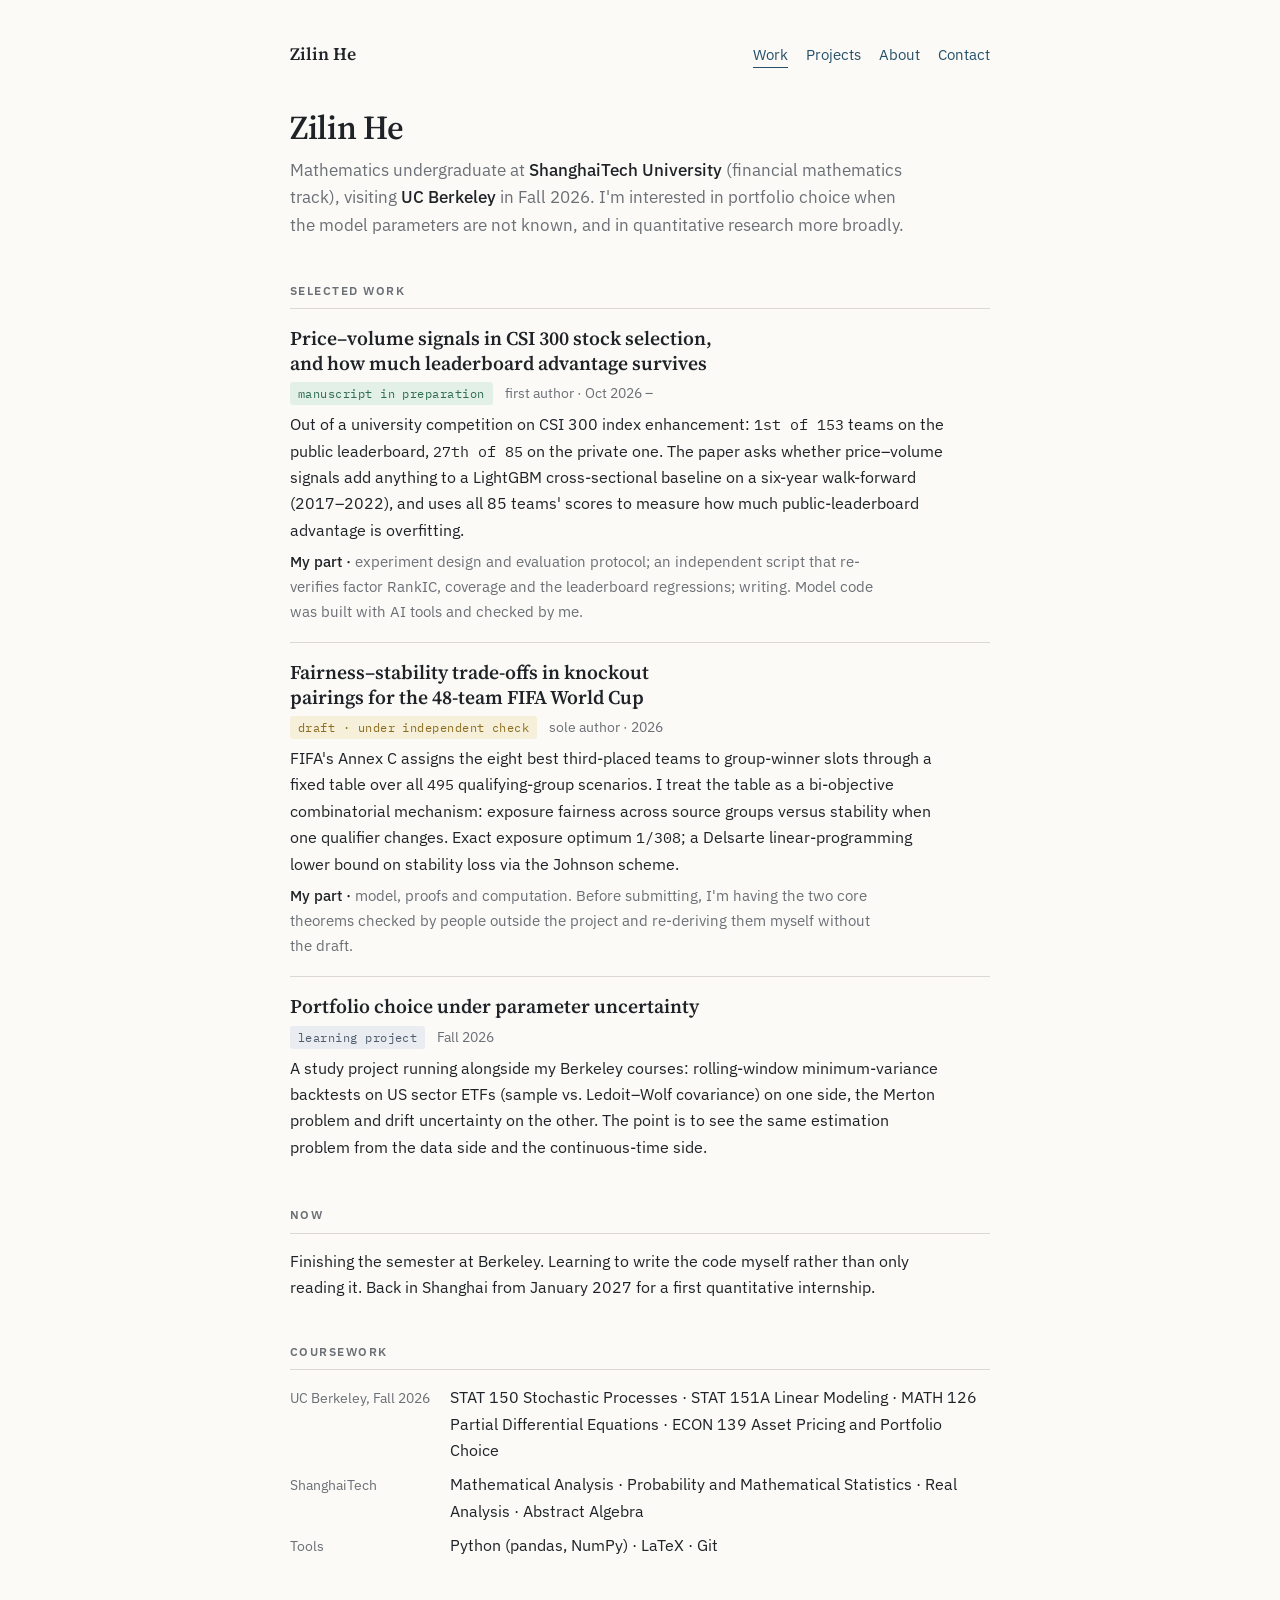
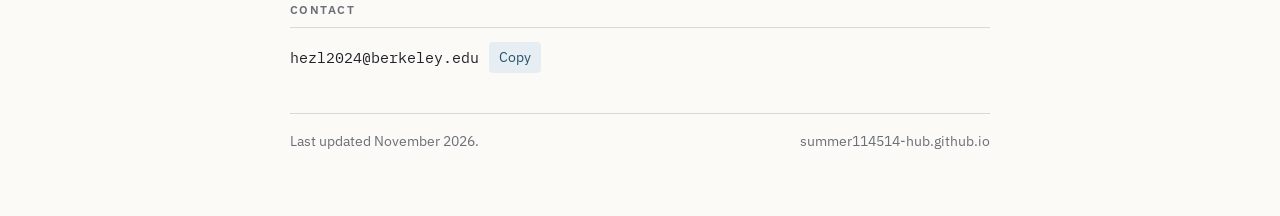
==== index.html @ b40c28ef "Publish personal portfolio with project pages and accurate deployment URLs" ====
<!DOCTYPE html>
<html lang="en">
<head>
<meta charset="utf-8">
<meta name="viewport" content="width=device-width, initial-scale=1">
<title>Zilin He</title>
<meta name="description" content="Zilin He — mathematics undergraduate at ShanghaiTech University, visiting UC Berkeley. Portfolio choice under parameter uncertainty, quantitative research.">
<link rel="canonical" href="https://summer114514-hub.github.io/">
<meta property="og:type" content="website"><meta property="og:title" content="Zilin He"><meta property="og:description" content="Zilin He — mathematics undergraduate at ShanghaiTech University, visiting UC Berkeley. Portfolio choice under parameter uncertainty, quantitative research."><meta property="og:url" content="https://summer114514-hub.github.io/"><meta property="og:site_name" content="Zilin He">
<meta name="twitter:card" content="summary">
<link rel="icon" href="data:image/svg+xml,%3Csvg xmlns=%22http://www.w3.org/2000/svg%22 viewBox=%220 0 32 32%22%3E%3Crect width=%2232%22 height=%2232%22 rx=%226%22 fill=%22%2327516b%22/%3E%3Ctext x=%2216%22 y=%2222%22 font-family=%22Georgia,serif%22 font-size=%2217%22 font-weight=%22600%22 fill=%22white%22 text-anchor=%22middle%22%3EZH%3C/text%3E%3C/svg%3E">
<link rel="stylesheet" href="https://fonts.googleapis.com/css2?family=Source+Serif+4:opsz,wght@8..60,400;8..60,600&family=IBM+Plex+Sans:wght@400;500;600&family=IBM+Plex+Mono:wght@400;500&display=swap">
<link rel="stylesheet" href="style.css">
<script type="application/ld+json">{"@context":"https://schema.org","@type":"Person","name":"Zilin He","url":"https://summer114514-hub.github.io/","email":"mailto:hezl2024@berkeley.edu","affiliation":[{"@type":"CollegeOrUniversity","name":"ShanghaiTech University"},{"@type":"CollegeOrUniversity","name":"University of California, Berkeley"}],"jobTitle":"Mathematics undergraduate","knowsAbout":["portfolio choice","quantitative research","combinatorial optimization"]}</script>
</head>
<body>
<div class="wrap">
<div class="top"><a class="brand" href="index.html">Zilin He</a><nav><a href="index.html#work" aria-current="page">Work</a><a href="projects/index.html">Projects</a><a href="about.html">About</a><a href="index.html#contact">Contact</a></nav></div>
<header style="display:grid;gap:10px">
<h1>Zilin He</h1>
<p class="lede">Mathematics undergraduate at <b>ShanghaiTech University</b> (financial mathematics track), visiting <b>UC Berkeley</b> in Fall 2026. I'm interested in portfolio choice when the model parameters are not known, and in quantitative research more broadly.</p>
</header>
<section id="work"><h2>Selected work</h2><div class="proj">
<h3><a href="projects/csi300.html">Price–volume signals in CSI 300 stock selection, and how much leaderboard advantage survives</a></h3>
<div class="meta"><span class="tag prep">manuscript in preparation</span><span>first author · Oct 2026 –</span></div>
<p>Out of a university competition on CSI 300 index enhancement: <span class="num">1st of 153</span> teams on the public leaderboard, <span class="num">27th of 85</span> on the private one. The paper asks whether price–volume signals add anything to a LightGBM cross-sectional baseline on a six-year walk-forward (2017–2022), and uses all 85 teams' scores to measure how much public-leaderboard advantage is overfitting.</p><p class="role">experiment design and evaluation protocol; an independent script that re-verifies factor RankIC, coverage and the leaderboard regressions; writing. Model code was built with AI tools and checked by me.</p>
</div><div class="proj">
<h3><a href="projects/worldcup.html">Fairness–stability trade-offs in knockout pairings for the 48-team FIFA World Cup</a></h3>
<div class="meta"><span class="tag draft">draft · under independent check</span><span>sole author · 2026</span></div>
<p>FIFA's Annex C assigns the eight best third-placed teams to group-winner slots through a fixed table over all <span class="num">495</span> qualifying-group scenarios. I treat the table as a bi-objective combinatorial mechanism: exposure fairness across source groups versus stability when one qualifier changes. Exact exposure optimum <span class="num">1/308</span>; a Delsarte linear-programming lower bound on stability loss via the Johnson scheme.</p><p class="role">model, proofs and computation. Before submitting, I'm having the two core theorems checked by people outside the project and re-deriving them myself without the draft.</p>
</div><div class="proj">
<h3><a href="projects/portfolio-uncertainty.html">Portfolio choice under parameter uncertainty</a></h3>
<div class="meta"><span class="tag learn">learning project</span><span>Fall 2026</span></div>
<p>A study project running alongside my Berkeley courses: rolling-window minimum-variance backtests on US sector ETFs (sample vs. Ledoit–Wolf covariance) on one side, the Merton problem and drift uncertainty on the other. The point is to see the same estimation problem from the data side and the continuous-time side.</p>
</div></section>
<section id="now"><h2>Now</h2><p>Finishing the semester at Berkeley. Learning to write the code myself rather than only reading it. Back in Shanghai from January 2027 for a first quantitative internship.</p></section>
<section id="coursework"><h2>Coursework</h2><dl>
<dt>UC Berkeley, Fall 2026</dt><dd>STAT 150 Stochastic Processes · STAT 151A Linear Modeling · MATH 126 Partial Differential Equations · ECON 139 Asset Pricing and Portfolio Choice</dd>
<dt>ShanghaiTech</dt><dd>Mathematical Analysis · Probability and Mathematical Statistics · Real Analysis · Abstract Algebra</dd>
<dt>Tools</dt><dd>Python (pandas, NumPy) · LaTeX · Git</dd></dl></section>
<section id="contact"><h2>Contact</h2><div class="contact"><span class="email" id="email">hezl2024@berkeley.edu</span><button type="button" id="copy">Copy</button></div></section>
<footer><span>Last updated November 2026.</span><span>summer114514-hub.github.io</span></footer>
</div>
<script>(function(){var b=document.getElementById('copy'),e=document.getElementById('email');if(!b||!e)return;
b.addEventListener('click',function(){var t=e.textContent;function f(){var r=document.createRange();r.selectNodeContents(e);var s=getSelection();s.removeAllRanges();s.addRange(r);b.textContent='Selected';setTimeout(function(){b.textContent='Copy'},1500)}
if(navigator.clipboard&&navigator.clipboard.writeText){navigator.clipboard.writeText(t).then(function(){b.textContent='Copied';setTimeout(function(){b.textContent='Copy'},1500)},f)}else f()})})();</script>
</body>
</html>
---- style.css ----
:root{--bg:#fbfaf7;--fg:#1f2328;--muted:#6b6f76;--rule:#dcd9d2;--accent:#27516b;--accent-soft:#e6eef3;
--t-draft:#8a6d1f;--t-draft-bg:#f6efd9;--t-prep:#2f6b4f;--t-prep-bg:#e3f0e8;--t-learn:#4f5b6b;--t-learn-bg:#e9ecf0;
--display:"Source Serif 4",Georgia,"Times New Roman",serif;--body:"IBM Plex Sans","Helvetica Neue",Arial,sans-serif;--mono:"IBM Plex Mono",Menlo,Consolas,monospace}
@media(prefers-color-scheme:dark){:root:not([data-theme=light]){--bg:#15181c;--fg:#e6e4df;--muted:#9a9ea6;--rule:#2d3238;--accent:#8db4cc;--accent-soft:#1f2b34;
--t-draft:#e0c070;--t-draft-bg:#3a3118;--t-prep:#8fd1ad;--t-prep-bg:#1b3326;--t-learn:#b7bfca;--t-learn-bg:#262b32;color-scheme:dark}}
:root[data-theme=dark]{--bg:#15181c;--fg:#e6e4df;--muted:#9a9ea6;--rule:#2d3238;--accent:#8db4cc;--accent-soft:#1f2b34;
--t-draft:#e0c070;--t-draft-bg:#3a3118;--t-prep:#8fd1ad;--t-prep-bg:#1b3326;--t-learn:#b7bfca;--t-learn-bg:#262b32;color-scheme:dark}
*{box-sizing:border-box}html{color-scheme:light dark}
body{margin:0;background:var(--bg);color:var(--fg);font-family:var(--body);font-size:16px;line-height:1.65;
padding:40px max(16px,env(safe-area-inset-right)) 64px max(16px,env(safe-area-inset-left))}
.wrap{max-width:700px;margin:0 auto;display:grid;gap:40px}
.top{display:flex;justify-content:space-between;align-items:baseline;flex-wrap:wrap;gap:8px 20px;font-size:.92rem}
.top .brand{font-family:var(--display);font-weight:600;font-size:1.1rem;color:var(--fg);text-decoration:none}
nav{display:flex;flex-wrap:wrap;gap:6px 18px}
nav a,.back{color:var(--accent);text-decoration:none;border-bottom:1px solid transparent}
nav a:hover,nav a[aria-current],.back:hover{border-bottom-color:var(--accent)}
h1{font-family:var(--display);font-weight:600;font-size:2.1rem;line-height:1.12;margin:0;letter-spacing:-.01em;text-wrap:balance}
.lede{font-size:1.05rem;color:var(--muted);margin:0;max-width:62ch}.lede b{color:var(--fg);font-weight:500}
section{display:grid;gap:14px}
h2{font-family:var(--body);font-size:.78rem;font-weight:600;letter-spacing:.12em;text-transform:uppercase;color:var(--muted);margin:0;padding-bottom:8px;border-bottom:1px solid var(--rule)}
h3{font-family:var(--display);font-weight:600;font-size:1.22rem;line-height:1.25;margin:0;text-wrap:balance}
h3 a{color:inherit;text-decoration:none}h3 a:hover{color:var(--accent)}
p{margin:0;max-width:66ch}ul{margin:0;padding-left:20px;max-width:66ch}li+li{margin-top:4px}
.proj{display:grid;gap:6px;padding-block:4px}.proj+.proj{border-top:1px solid var(--rule);padding-top:18px}
.meta{display:flex;flex-wrap:wrap;align-items:center;gap:8px 12px;font-size:.85rem;color:var(--muted)}
.tag{font-family:var(--mono);font-size:.72rem;letter-spacing:.04em;padding:2px 8px;border-radius:3px}
.tag.draft{color:var(--t-draft);background:var(--t-draft-bg)}.tag.prep{color:var(--t-prep);background:var(--t-prep-bg)}.tag.learn{color:var(--t-learn);background:var(--t-learn-bg)}
.role{color:var(--muted);font-size:.95rem}.role::before{content:"My part · ";color:var(--fg);font-weight:500}
.num{font-family:var(--mono);font-variant-numeric:tabular-nums;font-size:.95em}
dl{display:grid;grid-template-columns:max-content 1fr;gap:8px 20px;margin:0}dt{color:var(--muted);font-size:.9rem;padding-top:2px}dd{margin:0}
.contact{display:flex;flex-wrap:wrap;align-items:center;gap:10px}.email{font-family:var(--mono);font-size:.95rem;user-select:all}
button{font:inherit;font-size:.85rem;color:var(--accent);background:var(--accent-soft);border:0;border-radius:4px;padding:4px 10px;cursor:pointer}
footer{font-size:.85rem;color:var(--muted);border-top:1px solid var(--rule);padding-top:16px;display:flex;justify-content:space-between;flex-wrap:wrap;gap:6px 16px}
.article{display:grid;gap:28px}.article h2{text-transform:none;letter-spacing:0;font-family:var(--display);font-size:1.25rem;color:var(--fg);border:0;padding:0}
.article section{gap:10px}.kv{display:grid;grid-template-columns:max-content 1fr;gap:6px 18px;font-size:.95rem}.kv dt{padding-top:0}
.prevnext{display:flex;justify-content:space-between;gap:16px;font-size:.92rem}.prevnext a{color:var(--accent);text-decoration:none}
.note{border-left:3px solid var(--rule);padding-left:14px;color:var(--muted);font-size:.95rem}
@media(max-width:480px){dl,.kv{grid-template-columns:1fr;gap:2px 0}dt{padding-top:10px}h1{font-size:1.8rem}}
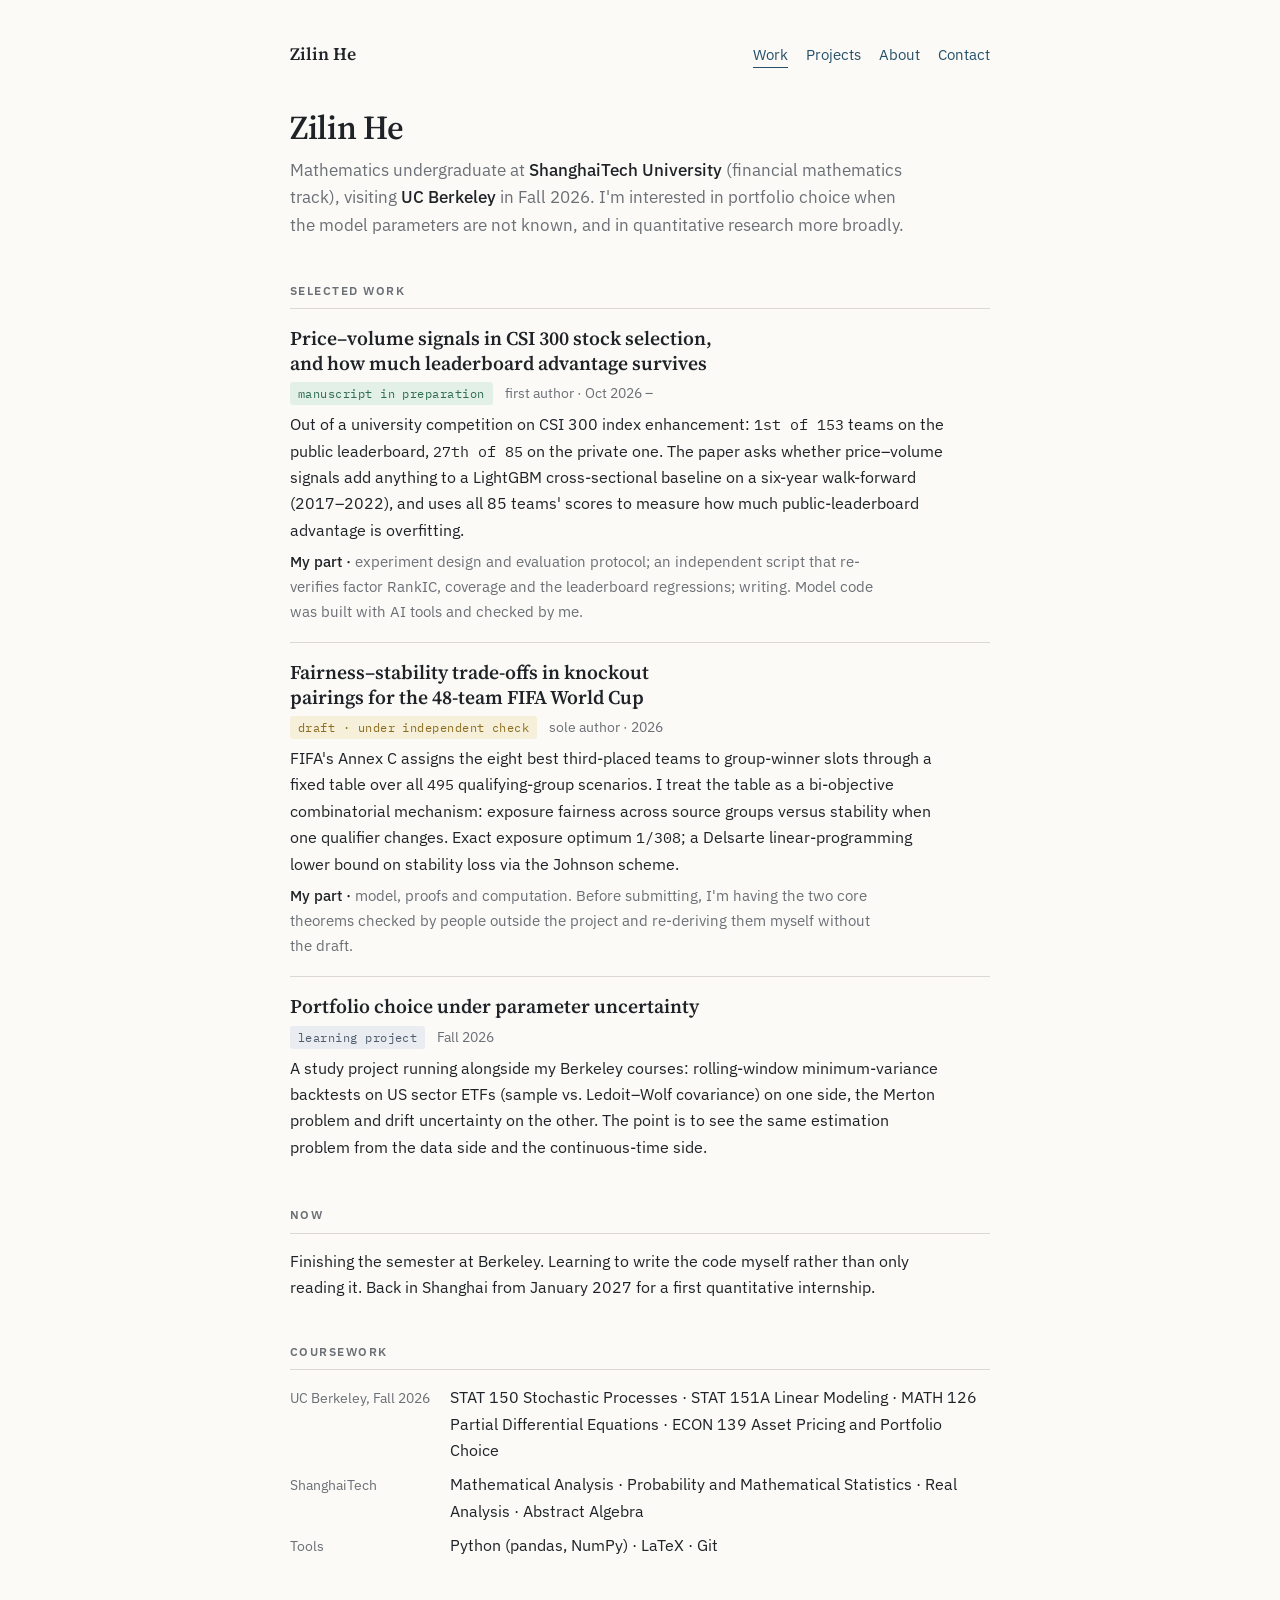
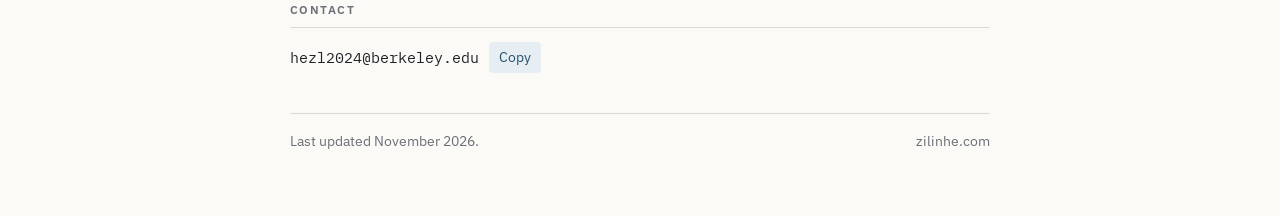
==== commit e5a91ba2: "Bind zilinhe.com and update canonical site metadata" ====
--- a/index.html
+++ b/index.html
@@ -5,13 +5,13 @@
 <meta name="viewport" content="width=device-width, initial-scale=1">
 <title>Zilin He</title>
 <meta name="description" content="Zilin He — mathematics undergraduate at ShanghaiTech University, visiting UC Berkeley. Portfolio choice under parameter uncertainty, quantitative research.">
-<link rel="canonical" href="https://summer114514-hub.github.io/">
-<meta property="og:type" content="website"><meta property="og:title" content="Zilin He"><meta property="og:description" content="Zilin He — mathematics undergraduate at ShanghaiTech University, visiting UC Berkeley. Portfolio choice under parameter uncertainty, quantitative research."><meta property="og:url" content="https://summer114514-hub.github.io/"><meta property="og:site_name" content="Zilin He">
+<link rel="canonical" href="https://zilinhe.com/">
+<meta property="og:type" content="website"><meta property="og:title" content="Zilin He"><meta property="og:description" content="Zilin He — mathematics undergraduate at ShanghaiTech University, visiting UC Berkeley. Portfolio choice under parameter uncertainty, quantitative research."><meta property="og:url" content="https://zilinhe.com/"><meta property="og:site_name" content="Zilin He">
 <meta name="twitter:card" content="summary">
 <link rel="icon" href="data:image/svg+xml,%3Csvg xmlns=%22http://www.w3.org/2000/svg%22 viewBox=%220 0 32 32%22%3E%3Crect width=%2232%22 height=%2232%22 rx=%226%22 fill=%22%2327516b%22/%3E%3Ctext x=%2216%22 y=%2222%22 font-family=%22Georgia,serif%22 font-size=%2217%22 font-weight=%22600%22 fill=%22white%22 text-anchor=%22middle%22%3EZH%3C/text%3E%3C/svg%3E">
 <link rel="stylesheet" href="https://fonts.googleapis.com/css2?family=Source+Serif+4:opsz,wght@8..60,400;8..60,600&family=IBM+Plex+Sans:wght@400;500;600&family=IBM+Plex+Mono:wght@400;500&display=swap">
 <link rel="stylesheet" href="style.css">
-<script type="application/ld+json">{"@context":"https://schema.org","@type":"Person","name":"Zilin He","url":"https://summer114514-hub.github.io/","email":"mailto:hezl2024@berkeley.edu","affiliation":[{"@type":"CollegeOrUniversity","name":"ShanghaiTech University"},{"@type":"CollegeOrUniversity","name":"University of California, Berkeley"}],"jobTitle":"Mathematics undergraduate","knowsAbout":["portfolio choice","quantitative research","combinatorial optimization"]}</script>
+<script type="application/ld+json">{"@context":"https://schema.org","@type":"Person","name":"Zilin He","url":"https://zilinhe.com/","email":"mailto:hezl2024@berkeley.edu","affiliation":[{"@type":"CollegeOrUniversity","name":"ShanghaiTech University"},{"@type":"CollegeOrUniversity","name":"University of California, Berkeley"}],"jobTitle":"Mathematics undergraduate","knowsAbout":["portfolio choice","quantitative research","combinatorial optimization"]}</script>
 </head>
 <body>
 <div class="wrap">
@@ -39,7 +39,7 @@
 <dt>ShanghaiTech</dt><dd>Mathematical Analysis · Probability and Mathematical Statistics · Real Analysis · Abstract Algebra</dd>
 <dt>Tools</dt><dd>Python (pandas, NumPy) · LaTeX · Git</dd></dl></section>
 <section id="contact"><h2>Contact</h2><div class="contact"><span class="email" id="email">hezl2024@berkeley.edu</span><button type="button" id="copy">Copy</button></div></section>
-<footer><span>Last updated November 2026.</span><span>summer114514-hub.github.io</span></footer>
+<footer><span>Last updated November 2026.</span><span>zilinhe.com</span></footer>
 </div>
 <script>(function(){var b=document.getElementById('copy'),e=document.getElementById('email');if(!b||!e)return;
 b.addEventListener('click',function(){var t=e.textContent;function f(){var r=document.createRange();r.selectNodeContents(e);var s=getSelection();s.removeAllRanges();s.addRange(r);b.textContent='Selected';setTimeout(function(){b.textContent='Copy'},1500)}
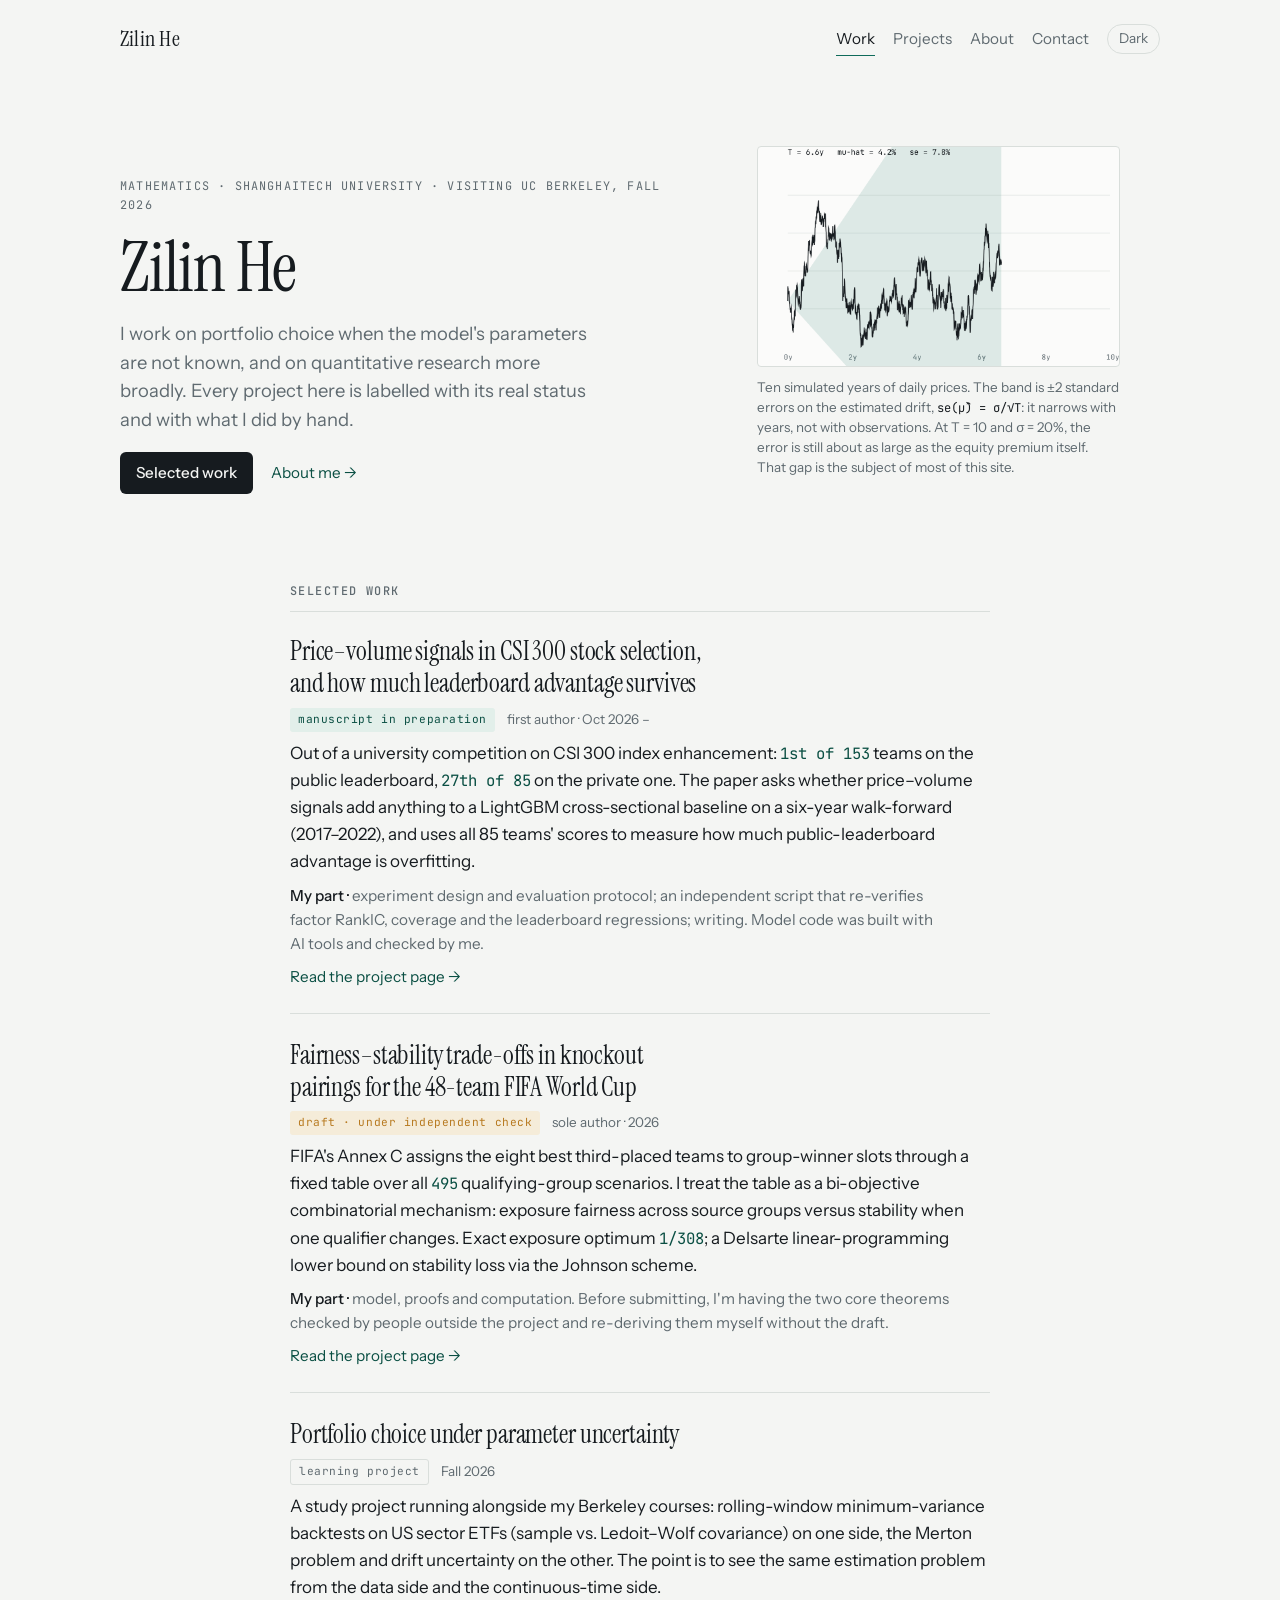
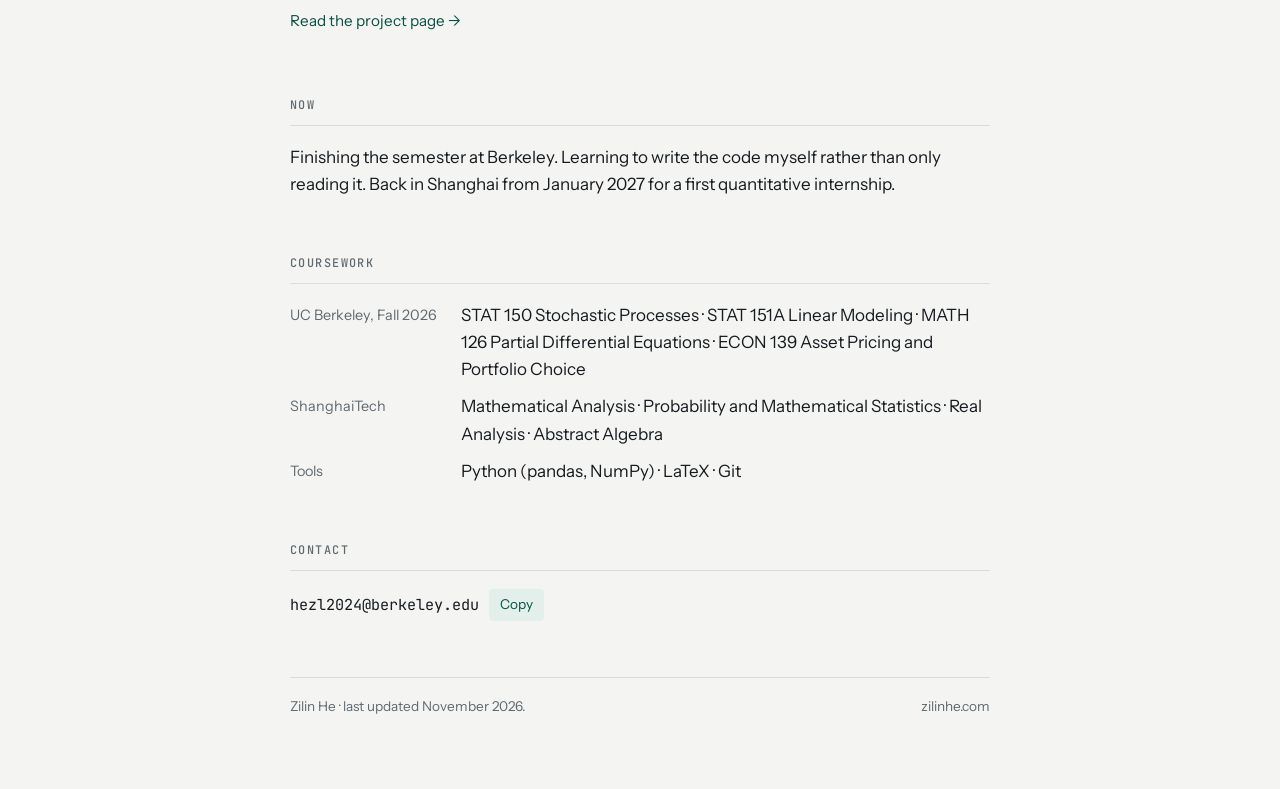
==== commit 0aa47922: "Update portfolio design from zilinhe-site_1.zip" ====
--- a/index.html
+++ b/index.html
@@ -8,40 +8,67 @@
 <link rel="canonical" href="https://zilinhe.com/">
 <meta property="og:type" content="website"><meta property="og:title" content="Zilin He"><meta property="og:description" content="Zilin He — mathematics undergraduate at ShanghaiTech University, visiting UC Berkeley. Portfolio choice under parameter uncertainty, quantitative research."><meta property="og:url" content="https://zilinhe.com/"><meta property="og:site_name" content="Zilin He">
 <meta name="twitter:card" content="summary">
-<link rel="icon" href="data:image/svg+xml,%3Csvg xmlns=%22http://www.w3.org/2000/svg%22 viewBox=%220 0 32 32%22%3E%3Crect width=%2232%22 height=%2232%22 rx=%226%22 fill=%22%2327516b%22/%3E%3Ctext x=%2216%22 y=%2222%22 font-family=%22Georgia,serif%22 font-size=%2217%22 font-weight=%22600%22 fill=%22white%22 text-anchor=%22middle%22%3EZH%3C/text%3E%3C/svg%3E">
-<link rel="stylesheet" href="https://fonts.googleapis.com/css2?family=Source+Serif+4:opsz,wght@8..60,400;8..60,600&family=IBM+Plex+Sans:wght@400;500;600&family=IBM+Plex+Mono:wght@400;500&display=swap">
+<link rel="icon" href="data:image/svg+xml,%3Csvg xmlns=%22http://www.w3.org/2000/svg%22 viewBox=%220 0 32 32%22%3E%3Crect width=%2232%22 height=%2232%22 rx=%226%22 fill=%22%230f6b5a%22/%3E%3Ctext x=%2216%22 y=%2222%22 font-family=%22Georgia,serif%22 font-size=%2217%22 font-weight=%22600%22 fill=%22white%22 text-anchor=%22middle%22%3EZH%3C/text%3E%3C/svg%3E">
+<link rel="stylesheet" href="https://fonts.googleapis.com/css2?family=Instrument+Serif:ital@0;1&family=Instrument+Sans:wght@400;500;600&family=JetBrains+Mono:wght@400;500&display=swap">
 <link rel="stylesheet" href="style.css">
 <script type="application/ld+json">{"@context":"https://schema.org","@type":"Person","name":"Zilin He","url":"https://zilinhe.com/","email":"mailto:hezl2024@berkeley.edu","affiliation":[{"@type":"CollegeOrUniversity","name":"ShanghaiTech University"},{"@type":"CollegeOrUniversity","name":"University of California, Berkeley"}],"jobTitle":"Mathematics undergraduate","knowsAbout":["portfolio choice","quantitative research","combinatorial optimization"]}</script>
 </head>
 <body>
+<div class="top"><a class="brand" href="index.html">Zilin He</a><nav><a href="index.html#work" aria-current="page">Work</a><a href="projects/index.html">Projects</a><a href="about.html">About</a><a href="index.html#contact">Contact</a><button type="button" id="theme" aria-label="Toggle color theme">Theme</button></nav></div>
+<div class="hero">
+<div class="hero-text">
+<div class="eyebrow">Mathematics · ShanghaiTech University · visiting UC Berkeley, Fall 2026</div>
+<h1>Zilin He</h1>
+<p class="lede">I work on portfolio choice when the model's parameters are not known, and on quantitative research more broadly. Every project here is labelled with its real status and with what I did by hand.</p>
+<div class="hero-actions"><a class="btn" href="#work">Selected work</a><a href="about.html">About me</a></div>
+</div>
+<figure class="sketch"><canvas id="sk" width="560" height="340" aria-label="A simulated ten-year price path with the shrinking confidence band for its estimated drift"></canvas>
+<figcaption>Ten simulated years of daily prices. The band is ±2 standard errors on the estimated drift, <span class="f">se(μ̂) = σ/√T</span>: it narrows with years, not with observations. At T = 10 and σ = 20%, the error is still about as large as the equity premium itself. That gap is the subject of most of this site.</figcaption></figure>
+</div>
 <div class="wrap">
-<div class="top"><a class="brand" href="index.html">Zilin He</a><nav><a href="index.html#work" aria-current="page">Work</a><a href="projects/index.html">Projects</a><a href="about.html">About</a><a href="index.html#contact">Contact</a></nav></div>
-<header style="display:grid;gap:10px">
-<h1>Zilin He</h1>
-<p class="lede">Mathematics undergraduate at <b>ShanghaiTech University</b> (financial mathematics track), visiting <b>UC Berkeley</b> in Fall 2026. I'm interested in portfolio choice when the model parameters are not known, and in quantitative research more broadly.</p>
-</header>
 <section id="work"><h2>Selected work</h2><div class="proj">
 <h3><a href="projects/csi300.html">Price–volume signals in CSI 300 stock selection, and how much leaderboard advantage survives</a></h3>
 <div class="meta"><span class="tag prep">manuscript in preparation</span><span>first author · Oct 2026 –</span></div>
 <p>Out of a university competition on CSI 300 index enhancement: <span class="num">1st of 153</span> teams on the public leaderboard, <span class="num">27th of 85</span> on the private one. The paper asks whether price–volume signals add anything to a LightGBM cross-sectional baseline on a six-year walk-forward (2017–2022), and uses all 85 teams' scores to measure how much public-leaderboard advantage is overfitting.</p><p class="role">experiment design and evaluation protocol; an independent script that re-verifies factor RankIC, coverage and the leaderboard regressions; writing. Model code was built with AI tools and checked by me.</p>
+<a class="more" href="projects/csi300.html">Read the project page</a>
 </div><div class="proj">
 <h3><a href="projects/worldcup.html">Fairness–stability trade-offs in knockout pairings for the 48-team FIFA World Cup</a></h3>
 <div class="meta"><span class="tag draft">draft · under independent check</span><span>sole author · 2026</span></div>
 <p>FIFA's Annex C assigns the eight best third-placed teams to group-winner slots through a fixed table over all <span class="num">495</span> qualifying-group scenarios. I treat the table as a bi-objective combinatorial mechanism: exposure fairness across source groups versus stability when one qualifier changes. Exact exposure optimum <span class="num">1/308</span>; a Delsarte linear-programming lower bound on stability loss via the Johnson scheme.</p><p class="role">model, proofs and computation. Before submitting, I'm having the two core theorems checked by people outside the project and re-deriving them myself without the draft.</p>
+<a class="more" href="projects/worldcup.html">Read the project page</a>
 </div><div class="proj">
 <h3><a href="projects/portfolio-uncertainty.html">Portfolio choice under parameter uncertainty</a></h3>
 <div class="meta"><span class="tag learn">learning project</span><span>Fall 2026</span></div>
 <p>A study project running alongside my Berkeley courses: rolling-window minimum-variance backtests on US sector ETFs (sample vs. Ledoit–Wolf covariance) on one side, the Merton problem and drift uncertainty on the other. The point is to see the same estimation problem from the data side and the continuous-time side.</p>
+<a class="more" href="projects/portfolio-uncertainty.html">Read the project page</a>
 </div></section>
 <section id="now"><h2>Now</h2><p>Finishing the semester at Berkeley. Learning to write the code myself rather than only reading it. Back in Shanghai from January 2027 for a first quantitative internship.</p></section>
 <section id="coursework"><h2>Coursework</h2><dl>
 <dt>UC Berkeley, Fall 2026</dt><dd>STAT 150 Stochastic Processes · STAT 151A Linear Modeling · MATH 126 Partial Differential Equations · ECON 139 Asset Pricing and Portfolio Choice</dd>
 <dt>ShanghaiTech</dt><dd>Mathematical Analysis · Probability and Mathematical Statistics · Real Analysis · Abstract Algebra</dd>
 <dt>Tools</dt><dd>Python (pandas, NumPy) · LaTeX · Git</dd></dl></section>
-<section id="contact"><h2>Contact</h2><div class="contact"><span class="email" id="email">hezl2024@berkeley.edu</span><button type="button" id="copy">Copy</button></div></section>
-<footer><span>Last updated November 2026.</span><span>zilinhe.com</span></footer>
+<section id="contact"><h2>Contact</h2><div class="contact"><span class="email" id="email">hezl2024@berkeley.edu</span><button type="button" class="copy" id="copy">Copy</button></div></section>
 </div>
-<script>(function(){var b=document.getElementById('copy'),e=document.getElementById('email');if(!b||!e)return;
+<footer><span>Zilin He · last updated November 2026.</span><span>zilinhe.com</span></footer>
+<script>(function(){var r=document.documentElement,b=document.getElementById('theme');try{var t=localStorage.getItem('theme');if(t)r.setAttribute('data-theme',t)}catch(e){}
+function lab(){var cur=r.getAttribute('data-theme')||'auto';b.textContent=cur==='dark'?'Light':cur==='light'?'Dark':(matchMedia('(prefers-color-scheme:dark)').matches?'Light':'Dark')}
+if(b){lab();b.addEventListener('click',function(){var cur=r.getAttribute('data-theme');var next=cur?(cur==='dark'?'light':'dark'):(matchMedia('(prefers-color-scheme:dark)').matches?'light':'dark');r.setAttribute('data-theme',next);try{localStorage.setItem('theme',next)}catch(e){}lab()})}})();</script><script>(function(){var c=document.getElementById('sk');if(!c)return;var dpr=Math.min(devicePixelRatio||1,2),W=560,H=340;c.width=W*dpr;c.height=H*dpr;var x=c.getContext('2d');x.scale(dpr,dpr);
+var cs=getComputedStyle(document.documentElement);function col(n){return cs.getPropertyValue(n).trim()}
+var N=252*10,sig=.2,mu=.07,dt=1/252,seed=7;function rnd(){seed=(seed*16807)%2147483647;var u=seed/2147483647;seed=(seed*16807)%2147483647;var v=seed/2147483647;return Math.sqrt(-2*Math.log(u+1e-12))*Math.cos(6.283185*v)}
+var r=[],S=[1],s=0;for(var i=0;i<N;i++){var e=(mu-.5*sig*sig)*dt+sig*Math.sqrt(dt)*rnd();r.push(e);S.push(S[i]*Math.exp(e))}
+var lo=Math.min.apply(null,S),hi=Math.max.apply(null,S);var pad={l:46,r:14,t:16,b:30},pw=W-pad.l-pad.r,ph=H-pad.t-pad.b;
+function px(i){return pad.l+pw*i/N}function py(v){return pad.t+ph*(1-(Math.log(v)-Math.log(lo))/(Math.log(hi)-Math.log(lo)))}
+function draw(n){cs=getComputedStyle(document.documentElement);x.clearRect(0,0,W,H);
+x.strokeStyle=col('--rule');x.lineWidth=1;for(var y=1;y<=4;y++){var yy=pad.t+ph*y/5;x.beginPath();x.moveTo(pad.l,yy);x.lineTo(W-pad.r,yy);x.stroke()}
+x.fillStyle=col('--muted');x.font='11px JetBrains Mono, monospace';for(var k=0;k<=10;k+=2){x.fillText(k+'y',px(k*252)-6,H-10)}
+var T=Math.max(n,30)*dt,se=sig/Math.sqrt(T),mh=0;for(var i=0;i<n;i++)mh+=r[i];mh=(mh/n)/dt+.5*sig*sig;
+x.fillStyle=col('--band');x.beginPath();x.moveTo(px(0),py(1));for(var i=1;i<=n;i++){x.lineTo(px(i),py(Math.exp((mh+2*se-.5*sig*sig)*i*dt)))}
+for(var i=n;i>=1;i--){x.lineTo(px(i),py(Math.exp((mh-2*se-.5*sig*sig)*i*dt)))}x.closePath();x.fill();
+x.strokeStyle=col('--fg');x.lineWidth=1.4;x.beginPath();x.moveTo(px(0),py(S[0]));for(var i=1;i<=n;i++)x.lineTo(px(i),py(S[i]));x.stroke();
+x.fillStyle=col('--fg');x.font='12px JetBrains Mono, monospace';var txt='T = '+(n/252).toFixed(1)+'y   mu-hat = '+(mh*100).toFixed(1)+'%   se = '+(se*100).toFixed(1)+'%';x.fillText(txt,pad.l,12)}
+var rm=matchMedia('(prefers-reduced-motion: reduce)').matches,n=rm?N:60;draw(n);
+function step(){n=Math.min(N,n+Math.max(8,Math.round((N-n)*.012)));draw(n);if(n<N)requestAnimationFrame(step)}if(!rm)requestAnimationFrame(step);
+var ob=new MutationObserver(function(){draw(n)});ob.observe(document.documentElement,{attributes:true,attributeFilter:['data-theme']});matchMedia('(prefers-color-scheme: dark)').addEventListener('change',function(){draw(n)})})();</script><script>(function(){var b=document.getElementById('copy'),e=document.getElementById('email');if(!b||!e)return;
 b.addEventListener('click',function(){var t=e.textContent;function f(){var r=document.createRange();r.selectNodeContents(e);var s=getSelection();s.removeAllRanges();s.addRange(r);b.textContent='Selected';setTimeout(function(){b.textContent='Copy'},1500)}
 if(navigator.clipboard&&navigator.clipboard.writeText){navigator.clipboard.writeText(t).then(function(){b.textContent='Copied';setTimeout(function(){b.textContent='Copy'},1500)},f)}else f()})})();</script>
 </body>
--- a/style.css
+++ b/style.css
@@ -1,38 +1,59 @@
-:root{--bg:#fbfaf7;--fg:#1f2328;--muted:#6b6f76;--rule:#dcd9d2;--accent:#27516b;--accent-soft:#e6eef3;
---t-draft:#8a6d1f;--t-draft-bg:#f6efd9;--t-prep:#2f6b4f;--t-prep-bg:#e3f0e8;--t-learn:#4f5b6b;--t-learn-bg:#e9ecf0;
---display:"Source Serif 4",Georgia,"Times New Roman",serif;--body:"IBM Plex Sans","Helvetica Neue",Arial,sans-serif;--mono:"IBM Plex Mono",Menlo,Consolas,monospace}
-@media(prefers-color-scheme:dark){:root:not([data-theme=light]){--bg:#15181c;--fg:#e6e4df;--muted:#9a9ea6;--rule:#2d3238;--accent:#8db4cc;--accent-soft:#1f2b34;
---t-draft:#e0c070;--t-draft-bg:#3a3118;--t-prep:#8fd1ad;--t-prep-bg:#1b3326;--t-learn:#b7bfca;--t-learn-bg:#262b32;color-scheme:dark}}
-:root[data-theme=dark]{--bg:#15181c;--fg:#e6e4df;--muted:#9a9ea6;--rule:#2d3238;--accent:#8db4cc;--accent-soft:#1f2b34;
---t-draft:#e0c070;--t-draft-bg:#3a3118;--t-prep:#8fd1ad;--t-prep-bg:#1b3326;--t-learn:#b7bfca;--t-learn-bg:#262b32;color-scheme:dark}
-*{box-sizing:border-box}html{color-scheme:light dark}
-body{margin:0;background:var(--bg);color:var(--fg);font-family:var(--body);font-size:16px;line-height:1.65;
-padding:40px max(16px,env(safe-area-inset-right)) 64px max(16px,env(safe-area-inset-left))}
-.wrap{max-width:700px;margin:0 auto;display:grid;gap:40px}
-.top{display:flex;justify-content:space-between;align-items:baseline;flex-wrap:wrap;gap:8px 20px;font-size:.92rem}
-.top .brand{font-family:var(--display);font-weight:600;font-size:1.1rem;color:var(--fg);text-decoration:none}
-nav{display:flex;flex-wrap:wrap;gap:6px 18px}
-nav a,.back{color:var(--accent);text-decoration:none;border-bottom:1px solid transparent}
-nav a:hover,nav a[aria-current],.back:hover{border-bottom-color:var(--accent)}
-h1{font-family:var(--display);font-weight:600;font-size:2.1rem;line-height:1.12;margin:0;letter-spacing:-.01em;text-wrap:balance}
-.lede{font-size:1.05rem;color:var(--muted);margin:0;max-width:62ch}.lede b{color:var(--fg);font-weight:500}
-section{display:grid;gap:14px}
-h2{font-family:var(--body);font-size:.78rem;font-weight:600;letter-spacing:.12em;text-transform:uppercase;color:var(--muted);margin:0;padding-bottom:8px;border-bottom:1px solid var(--rule)}
-h3{font-family:var(--display);font-weight:600;font-size:1.22rem;line-height:1.25;margin:0;text-wrap:balance}
-h3 a{color:inherit;text-decoration:none}h3 a:hover{color:var(--accent)}
-p{margin:0;max-width:66ch}ul{margin:0;padding-left:20px;max-width:66ch}li+li{margin-top:4px}
-.proj{display:grid;gap:6px;padding-block:4px}.proj+.proj{border-top:1px solid var(--rule);padding-top:18px}
-.meta{display:flex;flex-wrap:wrap;align-items:center;gap:8px 12px;font-size:.85rem;color:var(--muted)}
-.tag{font-family:var(--mono);font-size:.72rem;letter-spacing:.04em;padding:2px 8px;border-radius:3px}
-.tag.draft{color:var(--t-draft);background:var(--t-draft-bg)}.tag.prep{color:var(--t-prep);background:var(--t-prep-bg)}.tag.learn{color:var(--t-learn);background:var(--t-learn-bg)}
+/* Layout: a wide, asymmetric opener (name + a live estimation-error sketch), then one 700px reading column. Quiet surfaces, one green accent, numbers always tabular. */
+:root{--bg:#f4f5f3;--surface:#fbfbfa;--fg:#161b1f;--muted:#5f6a70;--faint:#8a949a;--rule:#d9dedb;--rule-strong:#b9c2bd;
+--accent:#0f6b5a;--accent-ink:#0a4f43;--accent-soft:#e2efea;--signal:#b7791f;--signal-soft:#f5ecd9;--band:rgba(15,107,90,.12);
+--display:"Instrument Serif","Iowan Old Style",Georgia,serif;--body:"Instrument Sans","Helvetica Neue",Arial,sans-serif;--mono:"JetBrains Mono",ui-monospace,Menlo,Consolas,monospace}
+@media(prefers-color-scheme:dark){:root:not([data-theme=light]){--bg:#0f1316;--surface:#151b1f;--fg:#e7eae8;--muted:#9aa5a9;--faint:#6e7a7f;--rule:#263036;--rule-strong:#3a4850;
+--accent:#5fc9ad;--accent-ink:#8fdcc6;--accent-soft:#16302a;--signal:#e0b35a;--signal-soft:#332a14;--band:rgba(95,201,173,.16);color-scheme:dark}}
+:root[data-theme=dark]{--bg:#0f1316;--surface:#151b1f;--fg:#e7eae8;--muted:#9aa5a9;--faint:#6e7a7f;--rule:#263036;--rule-strong:#3a4850;
+--accent:#5fc9ad;--accent-ink:#8fdcc6;--accent-soft:#16302a;--signal:#e0b35a;--signal-soft:#332a14;--band:rgba(95,201,173,.16);color-scheme:dark}
+@view-transition{navigation:auto}
+*{box-sizing:border-box}html{color-scheme:light dark;scroll-behavior:smooth}
+body{margin:0;background:var(--bg);color:var(--fg);font-family:var(--body);font-size:17px;line-height:1.6;
+padding-block:0 72px;padding-left:max(16px,env(safe-area-inset-left,0px));padding-right:max(16px,env(safe-area-inset-right,0px))}
+a{color:var(--accent-ink);text-decoration:none}a:hover{text-decoration:underline;text-underline-offset:3px}
+.top{max-width:1040px;margin:0 auto;display:flex;justify-content:space-between;align-items:center;gap:12px 24px;padding-block:22px 0;font-size:.95rem}
+.brand{font-family:var(--display);font-size:1.35rem;color:var(--fg);letter-spacing:.01em;white-space:nowrap}.brand:hover{text-decoration:none}
+nav{display:flex;align-items:center;gap:4px 18px;flex-wrap:wrap;justify-content:flex-end}
+nav a{color:var(--muted);padding-block:4px;border-bottom:1.5px solid transparent}nav a:hover{text-decoration:none;color:var(--fg)}
+nav a[aria-current]{color:var(--fg);border-bottom-color:var(--accent)}
+#theme{font:inherit;font-size:.85rem;color:var(--muted);background:transparent;border:1px solid var(--rule);border-radius:999px;padding:3px 11px;cursor:pointer}
+#theme:hover{color:var(--fg);border-color:var(--rule-strong)}
+.wrap{max-width:700px;margin:0 auto;display:grid;gap:56px;padding-top:40px}
+.hero{max-width:1040px;margin:0 auto;display:grid;grid-template-columns:minmax(0,1.1fr) minmax(0,.9fr);gap:32px 56px;align-items:end;padding-block:72px 48px}
+.hero-text{display:grid;gap:18px}
+.eyebrow{font-family:var(--mono);font-size:.74rem;letter-spacing:.1em;text-transform:uppercase;color:var(--muted)}
+h1{font-family:var(--display);font-weight:400;font-size:clamp(2.6rem,6vw,4.4rem);line-height:.98;margin:0;letter-spacing:-.015em;text-wrap:balance}
+.lede{font-size:1.15rem;line-height:1.55;color:var(--muted);margin:0;max-width:40ch}.lede b{color:var(--fg);font-weight:500}
+.hero-actions{display:flex;flex-wrap:wrap;gap:10px 18px;align-items:center;font-size:.95rem}
+.btn{display:inline-block;padding:9px 16px;border-radius:6px;background:var(--fg);color:var(--bg);font-weight:500}.btn:hover{text-decoration:none;opacity:.9}
+.hero-actions a:not(.btn)::after{content:" →"}
+.sketch{display:grid;gap:10px;min-width:0}
+.sketch canvas{width:100%;height:auto;max-width:100%;display:block;border-radius:4px;background:var(--surface);border:1px solid var(--rule)}
+.sketch figcaption{font-size:.84rem;color:var(--muted);line-height:1.5}.sketch figcaption .f{font-family:var(--mono);font-size:.9em;color:var(--fg)}
+section{display:grid;gap:18px}
+h2{font-family:var(--mono);font-size:.74rem;font-weight:500;letter-spacing:.12em;text-transform:uppercase;color:var(--muted);margin:0;padding-bottom:10px;border-bottom:1px solid var(--rule)}
+h3{font-family:var(--display);font-weight:400;font-size:1.65rem;line-height:1.2;margin:0;text-wrap:balance;letter-spacing:-.005em}
+h3 a{color:inherit}h3 a:hover{color:var(--accent-ink);text-decoration:none}
+p{margin:0;max-width:66ch}ul{margin:0;padding-left:20px;max-width:66ch}li+li{margin-top:5px}
+.proj{display:grid;gap:8px;padding-block:6px}.proj+.proj{border-top:1px solid var(--rule);padding-top:26px}
+.meta{display:flex;flex-wrap:wrap;align-items:center;gap:8px 12px;font-size:.84rem;color:var(--muted)}
+.tag{font-family:var(--mono);font-size:.7rem;letter-spacing:.05em;padding:3px 8px;border-radius:3px;background:var(--accent-soft);color:var(--accent-ink)}
+.tag.draft{background:var(--signal-soft);color:var(--signal)}.tag.learn{background:transparent;color:var(--muted);border:1px solid var(--rule)}
 .role{color:var(--muted);font-size:.95rem}.role::before{content:"My part · ";color:var(--fg);font-weight:500}
-.num{font-family:var(--mono);font-variant-numeric:tabular-nums;font-size:.95em}
-dl{display:grid;grid-template-columns:max-content 1fr;gap:8px 20px;margin:0}dt{color:var(--muted);font-size:.9rem;padding-top:2px}dd{margin:0}
+.num{font-family:var(--mono);font-variant-numeric:tabular-nums;font-size:.92em;color:var(--accent-ink)}
+.more{font-size:.95rem}.more::after{content:" →"}
+dl{display:grid;grid-template-columns:max-content 1fr;gap:10px 24px;margin:0}dt{color:var(--muted);font-size:.9rem;padding-top:2px}dd{margin:0}
 .contact{display:flex;flex-wrap:wrap;align-items:center;gap:10px}.email{font-family:var(--mono);font-size:.95rem;user-select:all}
-button{font:inherit;font-size:.85rem;color:var(--accent);background:var(--accent-soft);border:0;border-radius:4px;padding:4px 10px;cursor:pointer}
-footer{font-size:.85rem;color:var(--muted);border-top:1px solid var(--rule);padding-top:16px;display:flex;justify-content:space-between;flex-wrap:wrap;gap:6px 16px}
-.article{display:grid;gap:28px}.article h2{text-transform:none;letter-spacing:0;font-family:var(--display);font-size:1.25rem;color:var(--fg);border:0;padding:0}
-.article section{gap:10px}.kv{display:grid;grid-template-columns:max-content 1fr;gap:6px 18px;font-size:.95rem}.kv dt{padding-top:0}
-.prevnext{display:flex;justify-content:space-between;gap:16px;font-size:.92rem}.prevnext a{color:var(--accent);text-decoration:none}
-.note{border-left:3px solid var(--rule);padding-left:14px;color:var(--muted);font-size:.95rem}
-@media(max-width:480px){dl,.kv{grid-template-columns:1fr;gap:2px 0}dt{padding-top:10px}h1{font-size:1.8rem}}
+button.copy{font:inherit;font-size:.85rem;color:var(--accent-ink);background:var(--accent-soft);border:0;border-radius:4px;padding:5px 11px;cursor:pointer}
+button:focus-visible,a:focus-visible{outline:2px solid var(--accent);outline-offset:3px}
+footer{max-width:700px;margin:56px auto 0;font-size:.85rem;color:var(--muted);border-top:1px solid var(--rule);padding-top:18px;display:flex;justify-content:space-between;flex-wrap:wrap;gap:6px 16px}
+.article{display:grid;gap:30px}.article h2{text-transform:none;letter-spacing:0;font-family:var(--display);font-weight:400;font-size:1.5rem;color:var(--fg);border:0;padding:0}
+.article section{gap:10px}
+.facts{display:grid;grid-template-columns:repeat(auto-fit,minmax(150px,1fr));gap:0;border-block:1px solid var(--rule);margin-block:4px}
+.facts div{padding:14px 18px 14px 0;display:grid;gap:2px}.facts div+div{padding-left:18px;border-left:1px solid var(--rule)}
+.facts .v{font-family:var(--mono);font-size:1.15rem;color:var(--fg);font-variant-numeric:tabular-nums;line-height:1.2}.facts .k{font-size:.8rem;color:var(--muted)}
+.back{font-size:.92rem;color:var(--muted)}.back:hover{color:var(--fg);text-decoration:none}
+.prevnext{display:flex;justify-content:space-between;gap:16px;font-size:.92rem;border-top:1px solid var(--rule);padding-top:18px}
+@media(max-width:820px){.hero{grid-template-columns:1fr;padding-block:40px 24px;gap:28px}}
+@media(max-width:480px){dl{grid-template-columns:1fr;gap:2px 0}dt{padding-top:10px}body{font-size:16px}.top{padding-top:16px}.facts div+div{border-left:0;padding-left:0;border-top:1px solid var(--rule)}.facts{grid-template-columns:1fr}}
+@media(prefers-reduced-motion:reduce){html{scroll-behavior:auto}@view-transition{navigation:none}}
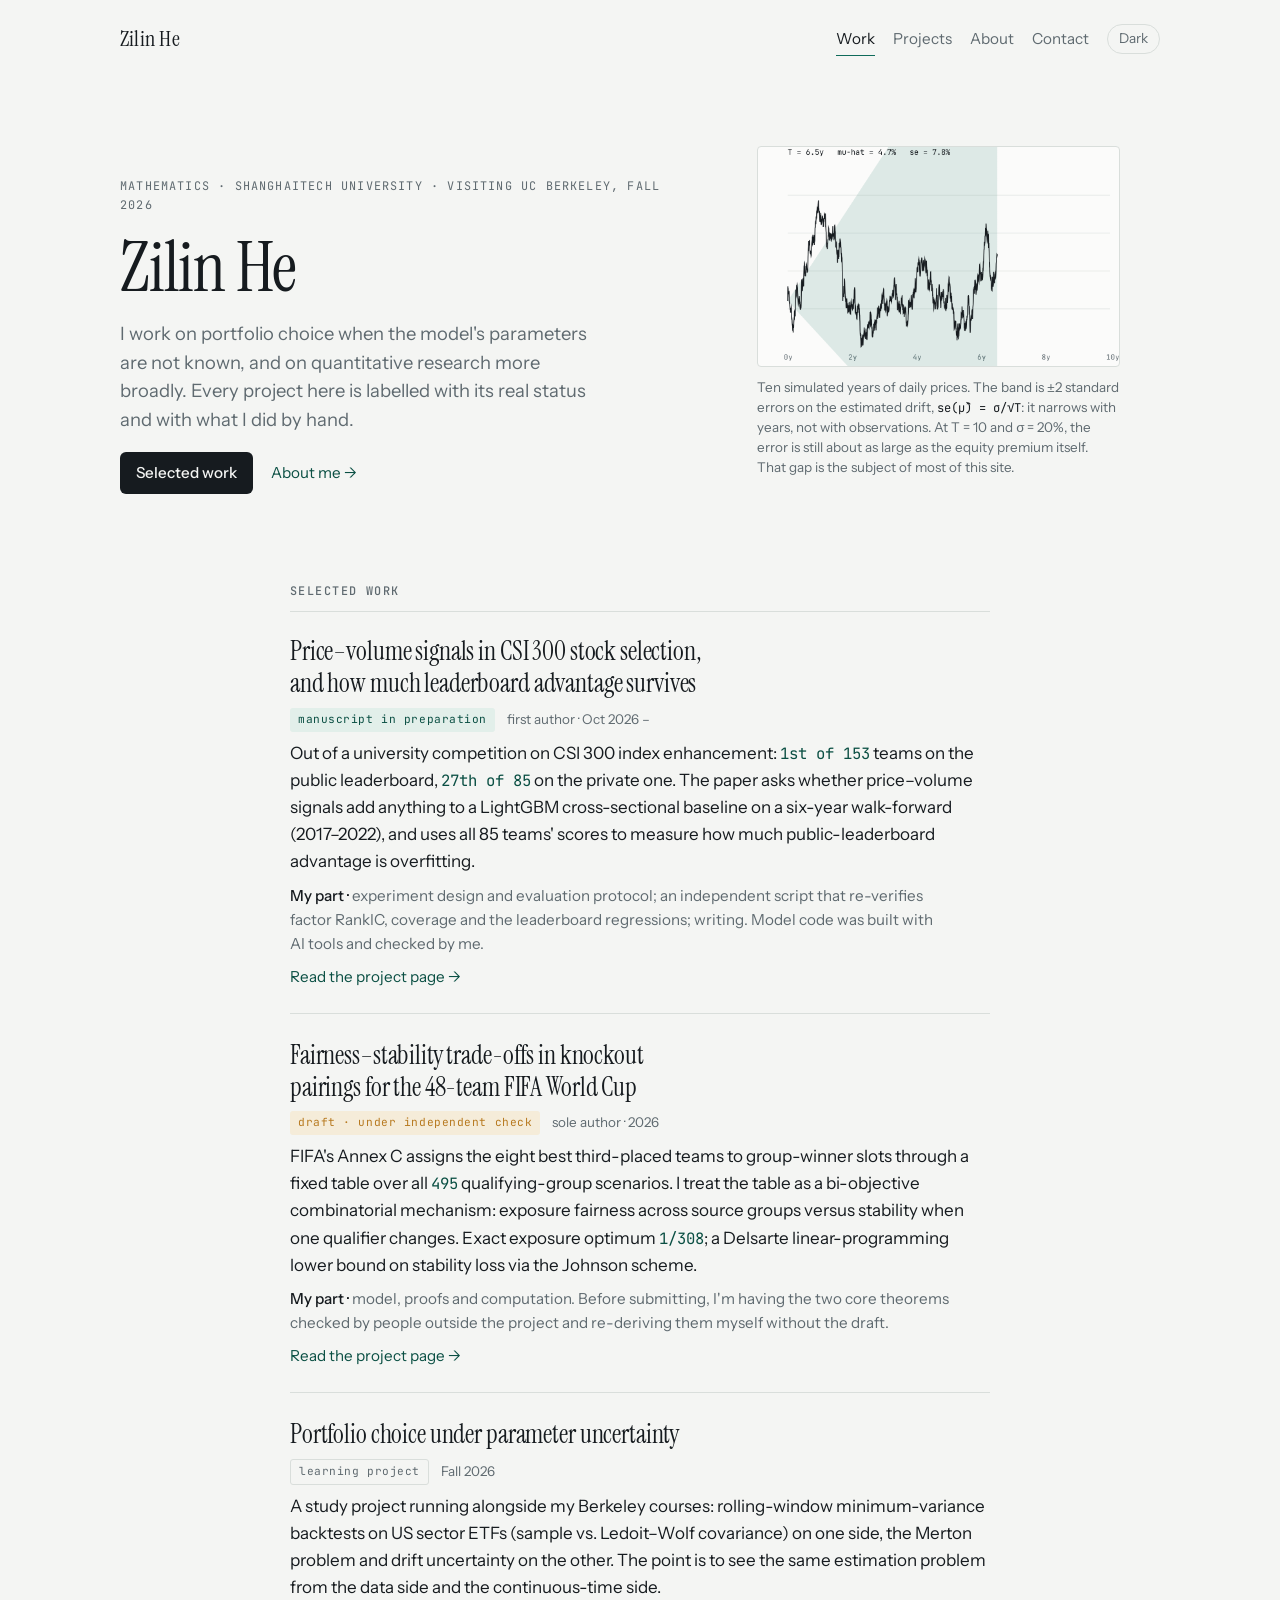
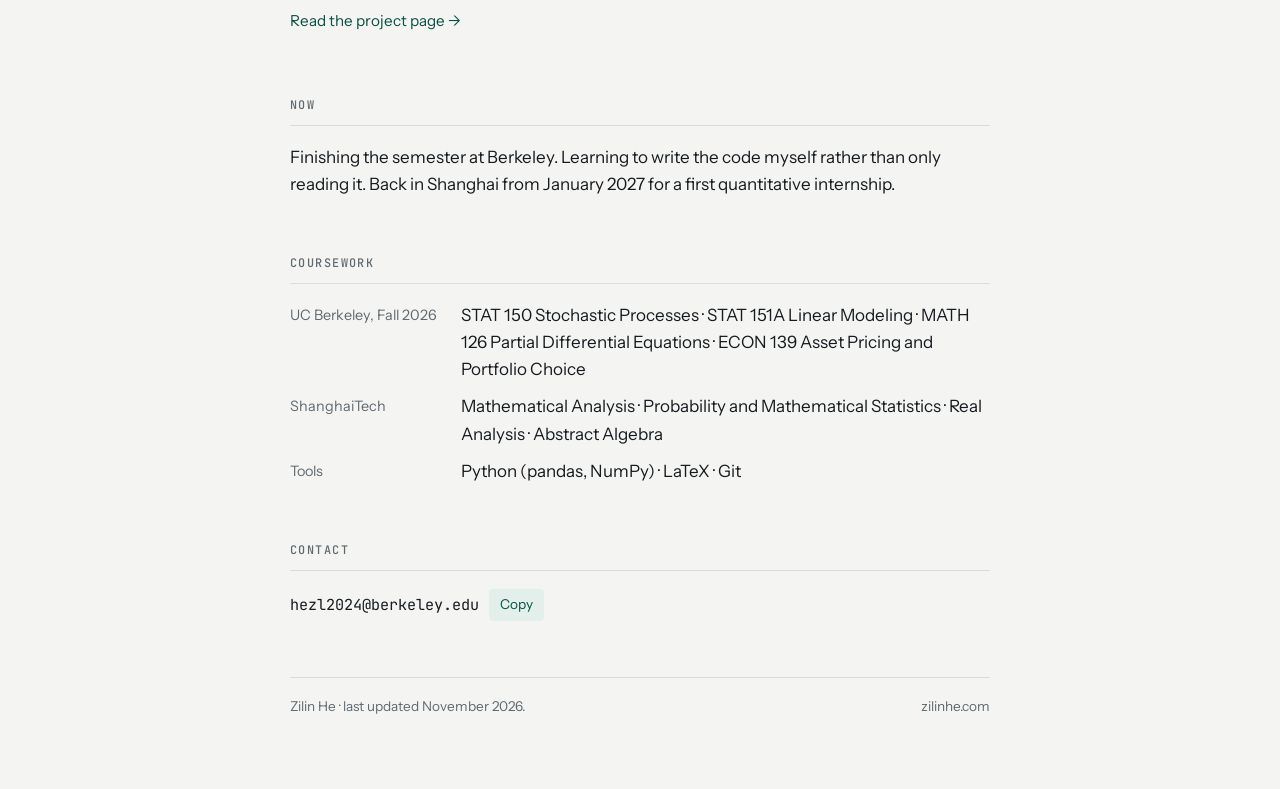
==== commit bf1ba1a5: "Version stylesheet URLs to prevent stale design after updates" ====
--- a/index.html
+++ b/index.html
@@ -10,7 +10,7 @@
 <meta name="twitter:card" content="summary">
 <link rel="icon" href="data:image/svg+xml,%3Csvg xmlns=%22http://www.w3.org/2000/svg%22 viewBox=%220 0 32 32%22%3E%3Crect width=%2232%22 height=%2232%22 rx=%226%22 fill=%22%230f6b5a%22/%3E%3Ctext x=%2216%22 y=%2222%22 font-family=%22Georgia,serif%22 font-size=%2217%22 font-weight=%22600%22 fill=%22white%22 text-anchor=%22middle%22%3EZH%3C/text%3E%3C/svg%3E">
 <link rel="stylesheet" href="https://fonts.googleapis.com/css2?family=Instrument+Serif:ital@0;1&family=Instrument+Sans:wght@400;500;600&family=JetBrains+Mono:wght@400;500&display=swap">
-<link rel="stylesheet" href="style.css">
+<link rel="stylesheet" href="style.css?v=5983c8f0fe24">
 <script type="application/ld+json">{"@context":"https://schema.org","@type":"Person","name":"Zilin He","url":"https://zilinhe.com/","email":"mailto:hezl2024@berkeley.edu","affiliation":[{"@type":"CollegeOrUniversity","name":"ShanghaiTech University"},{"@type":"CollegeOrUniversity","name":"University of California, Berkeley"}],"jobTitle":"Mathematics undergraduate","knowsAbout":["portfolio choice","quantitative research","combinatorial optimization"]}</script>
 </head>
 <body>
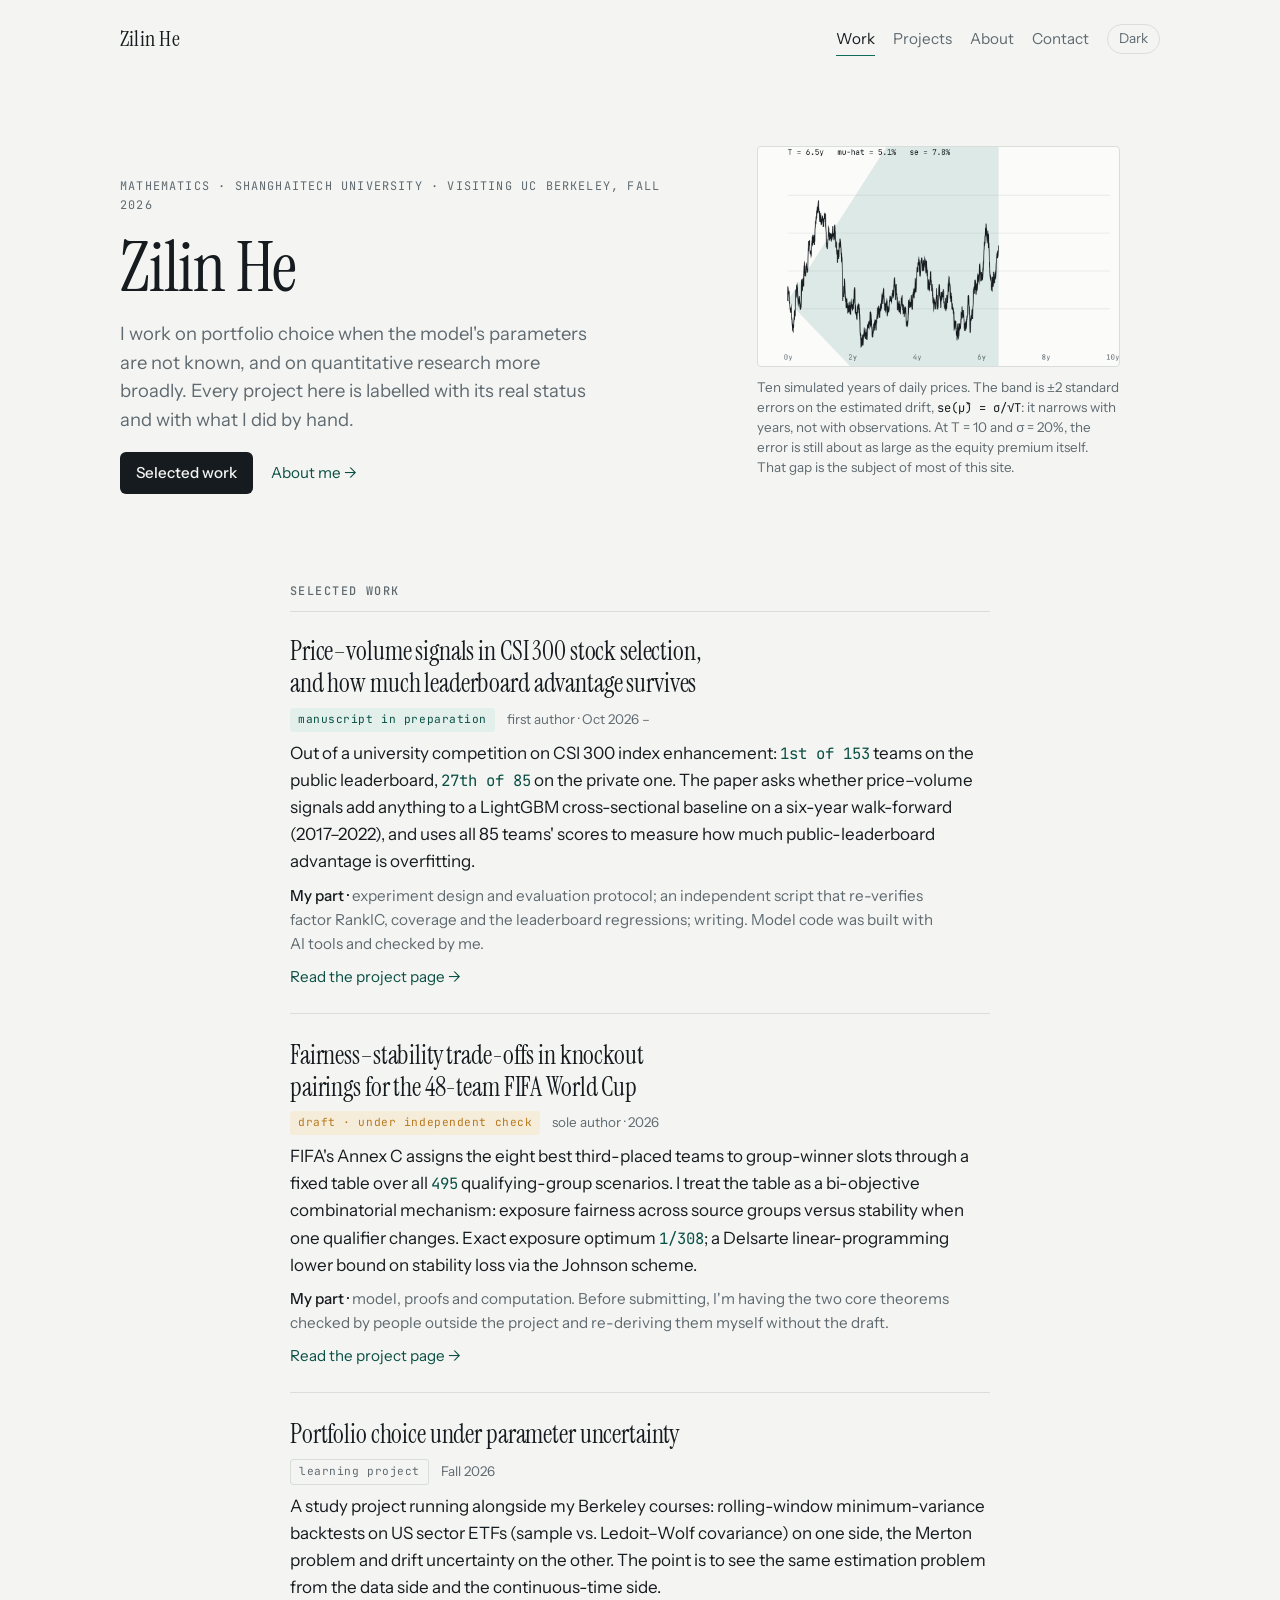
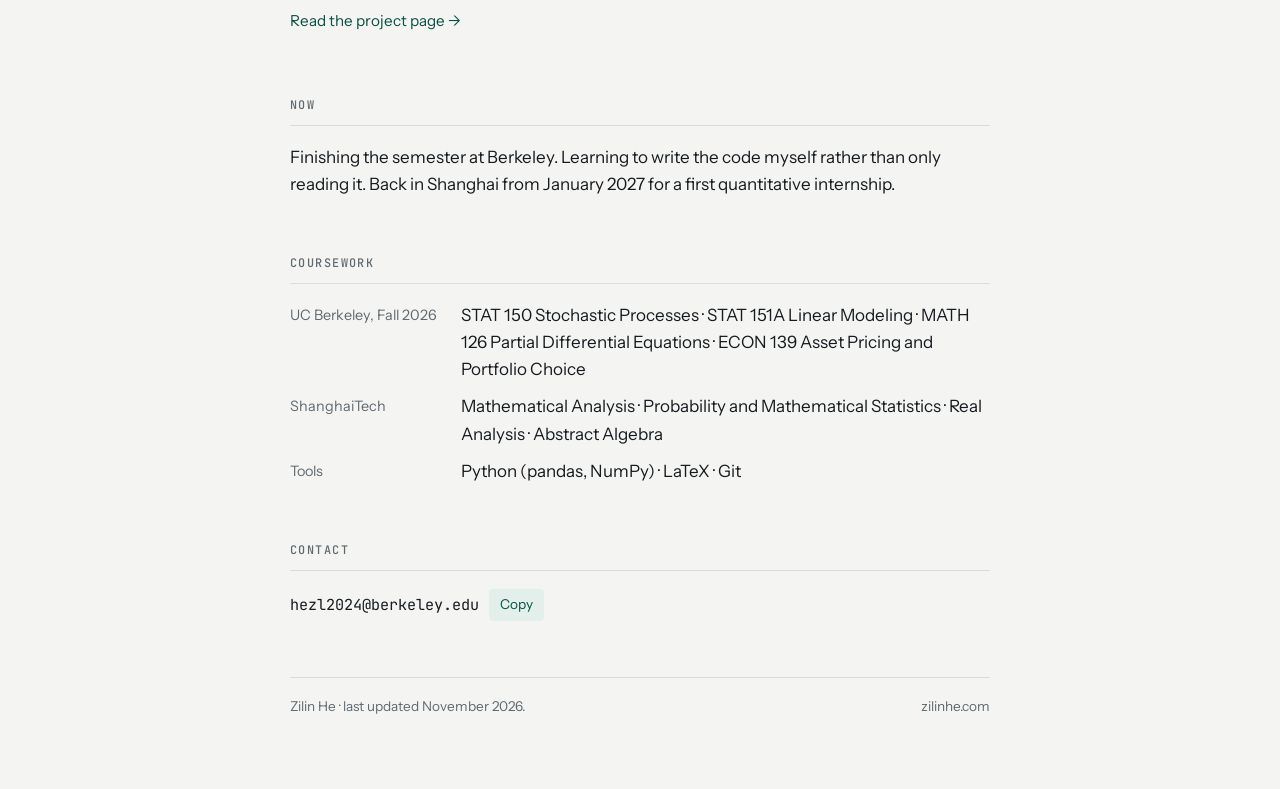
==== commit 700445d4: "Update project pages with research figures from zilinhe-site_2.zip" ====
--- a/index.html
+++ b/index.html
@@ -10,7 +10,7 @@
 <meta name="twitter:card" content="summary">
 <link rel="icon" href="data:image/svg+xml,%3Csvg xmlns=%22http://www.w3.org/2000/svg%22 viewBox=%220 0 32 32%22%3E%3Crect width=%2232%22 height=%2232%22 rx=%226%22 fill=%22%230f6b5a%22/%3E%3Ctext x=%2216%22 y=%2222%22 font-family=%22Georgia,serif%22 font-size=%2217%22 font-weight=%22600%22 fill=%22white%22 text-anchor=%22middle%22%3EZH%3C/text%3E%3C/svg%3E">
 <link rel="stylesheet" href="https://fonts.googleapis.com/css2?family=Instrument+Serif:ital@0;1&family=Instrument+Sans:wght@400;500;600&family=JetBrains+Mono:wght@400;500&display=swap">
-<link rel="stylesheet" href="style.css?v=5983c8f0fe24">
+<link rel="stylesheet" href="style.css?v=b241d61aa90f">
 <script type="application/ld+json">{"@context":"https://schema.org","@type":"Person","name":"Zilin He","url":"https://zilinhe.com/","email":"mailto:hezl2024@berkeley.edu","affiliation":[{"@type":"CollegeOrUniversity","name":"ShanghaiTech University"},{"@type":"CollegeOrUniversity","name":"University of California, Berkeley"}],"jobTitle":"Mathematics undergraduate","knowsAbout":["portfolio choice","quantitative research","combinatorial optimization"]}</script>
 </head>
 <body>
--- a/style.css
+++ b/style.css
@@ -54,6 +54,10 @@
 .facts .v{font-family:var(--mono);font-size:1.15rem;color:var(--fg);font-variant-numeric:tabular-nums;line-height:1.2}.facts .k{font-size:.8rem;color:var(--muted)}
 .back{font-size:.92rem;color:var(--muted)}.back:hover{color:var(--fg);text-decoration:none}
 .prevnext{display:flex;justify-content:space-between;gap:16px;font-size:.92rem;border-top:1px solid var(--rule);padding-top:18px}
+
+.fig{display:grid;gap:10px;margin-block:6px}.fig svg{background:var(--surface);border:1px solid var(--rule);border-radius:4px;padding:8px 4px 4px}
+.fig figcaption{font-size:.88rem;color:var(--muted);line-height:1.5;max-width:66ch}.fig .fn{color:var(--fg);font-weight:500}
+
 @media(max-width:820px){.hero{grid-template-columns:1fr;padding-block:40px 24px;gap:28px}}
 @media(max-width:480px){dl{grid-template-columns:1fr;gap:2px 0}dt{padding-top:10px}body{font-size:16px}.top{padding-top:16px}.facts div+div{border-left:0;padding-left:0;border-top:1px solid var(--rule)}.facts{grid-template-columns:1fr}}
 @media(prefers-reduced-motion:reduce){html{scroll-behavior:auto}@view-transition{navigation:none}}
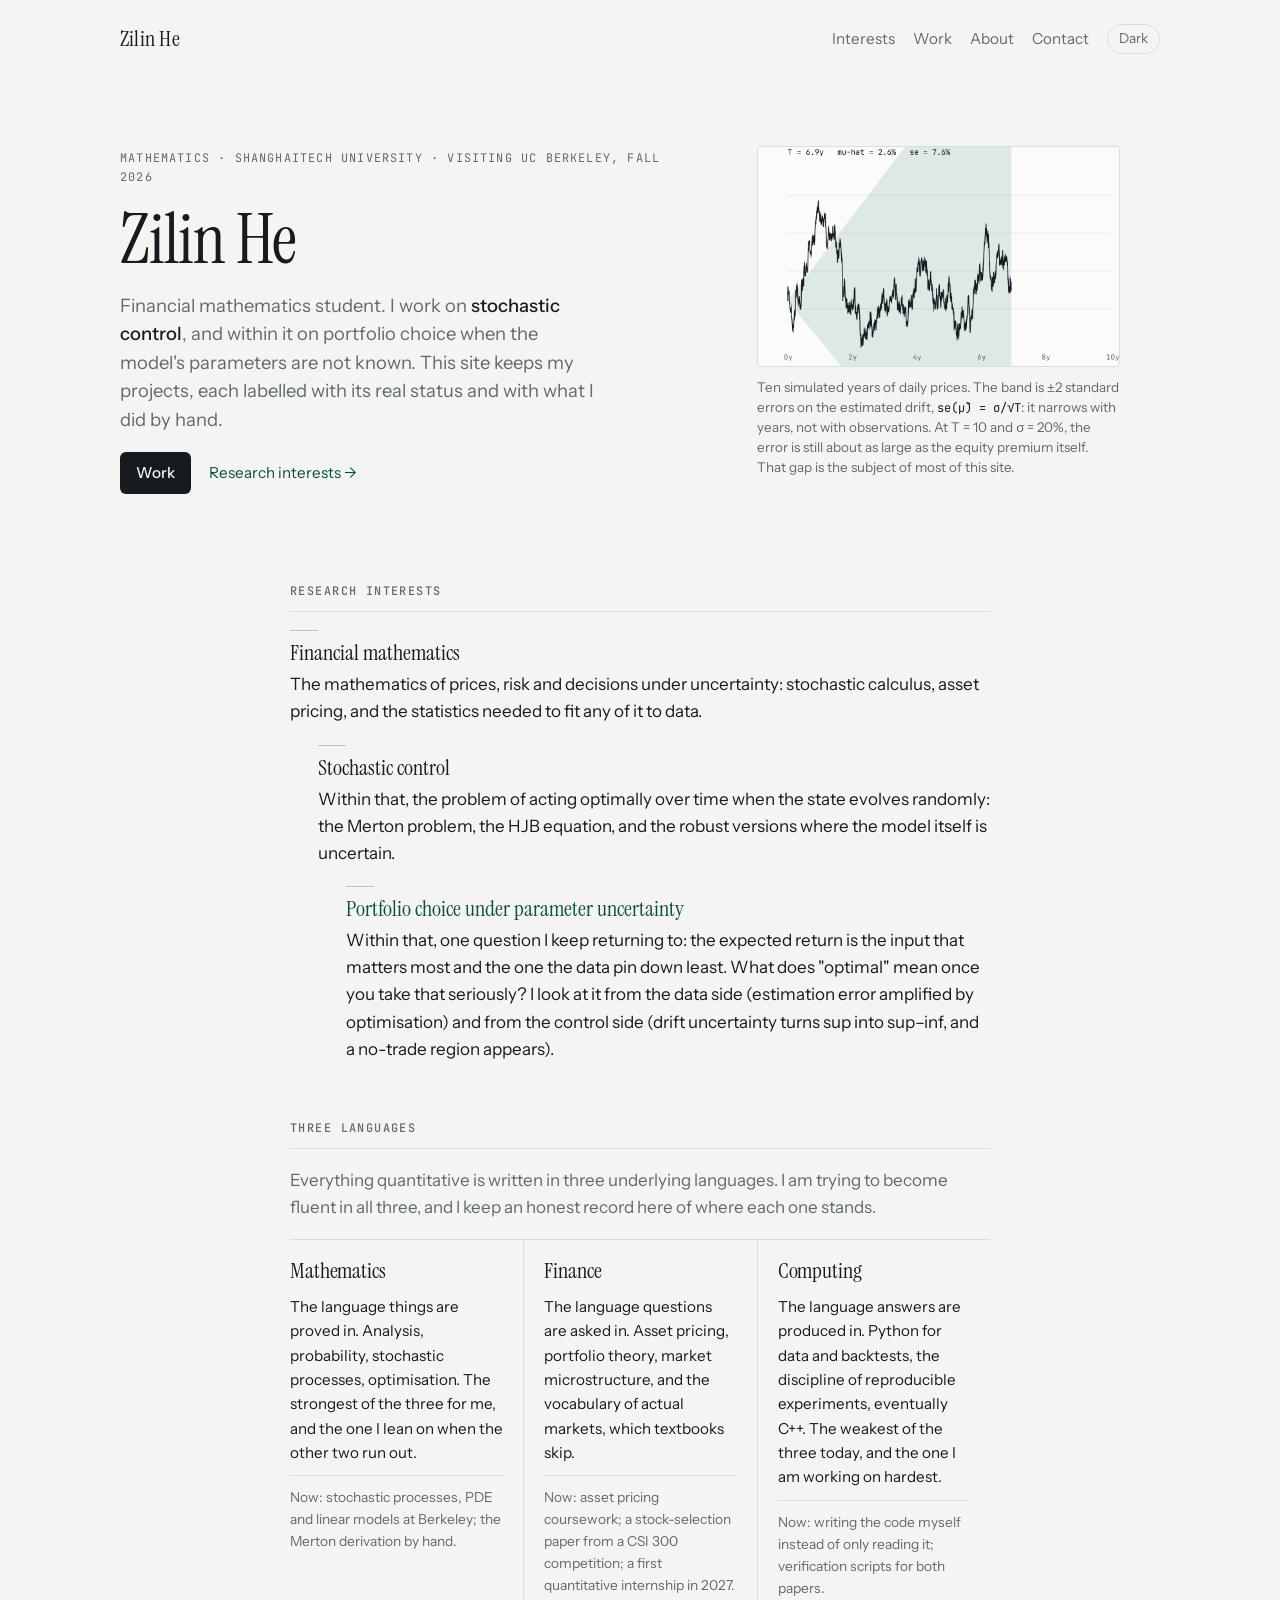
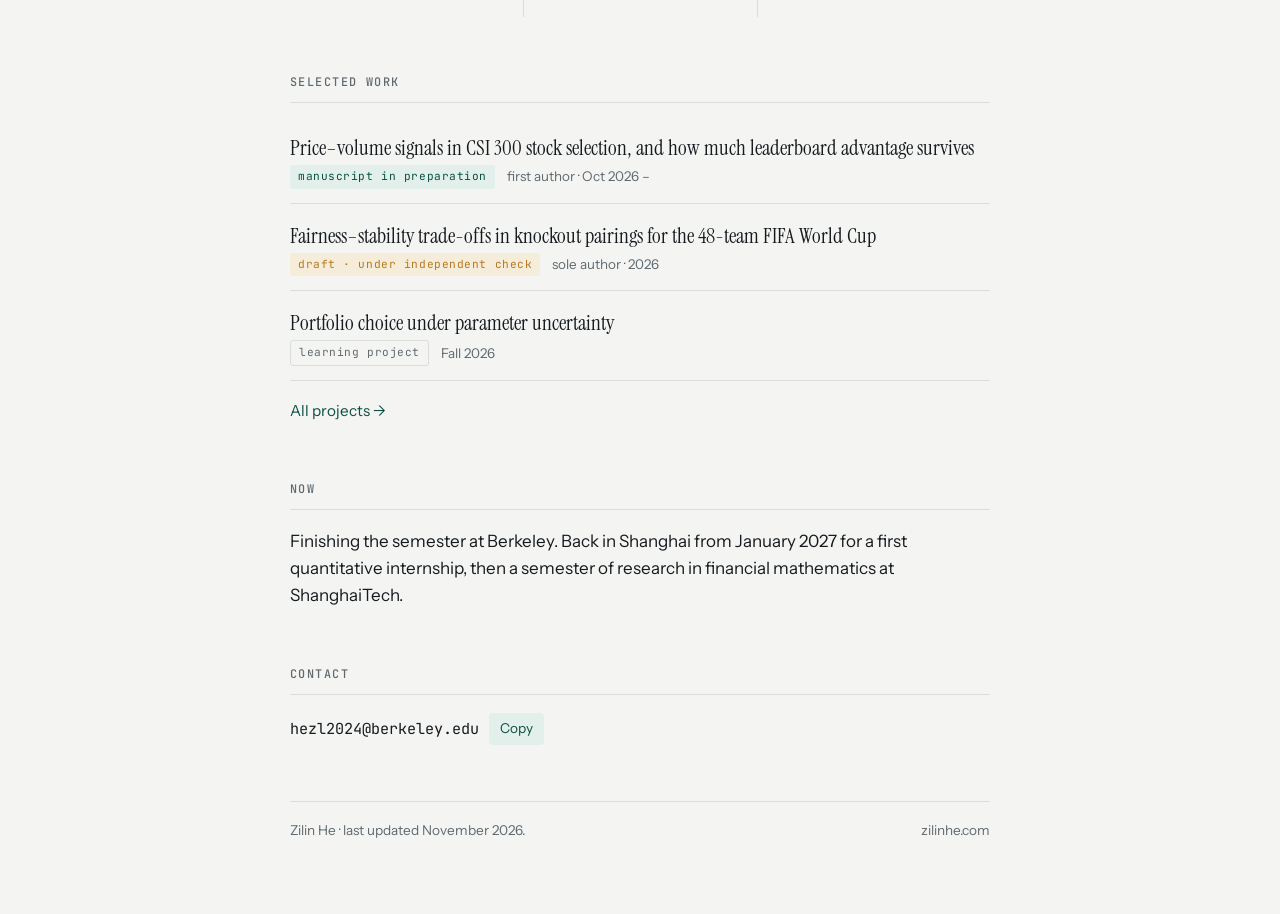
==== commit ef14269e: "Update research interests and portfolio from zilinhe-site_3.zip" ====
--- a/index.html
+++ b/index.html
@@ -10,43 +10,43 @@
 <meta name="twitter:card" content="summary">
 <link rel="icon" href="data:image/svg+xml,%3Csvg xmlns=%22http://www.w3.org/2000/svg%22 viewBox=%220 0 32 32%22%3E%3Crect width=%2232%22 height=%2232%22 rx=%226%22 fill=%22%230f6b5a%22/%3E%3Ctext x=%2216%22 y=%2222%22 font-family=%22Georgia,serif%22 font-size=%2217%22 font-weight=%22600%22 fill=%22white%22 text-anchor=%22middle%22%3EZH%3C/text%3E%3C/svg%3E">
 <link rel="stylesheet" href="https://fonts.googleapis.com/css2?family=Instrument+Serif:ital@0;1&family=Instrument+Sans:wght@400;500;600&family=JetBrains+Mono:wght@400;500&display=swap">
-<link rel="stylesheet" href="style.css?v=b241d61aa90f">
+<link rel="stylesheet" href="style.css?v=3b06a5097f8a">
 <script type="application/ld+json">{"@context":"https://schema.org","@type":"Person","name":"Zilin He","url":"https://zilinhe.com/","email":"mailto:hezl2024@berkeley.edu","affiliation":[{"@type":"CollegeOrUniversity","name":"ShanghaiTech University"},{"@type":"CollegeOrUniversity","name":"University of California, Berkeley"}],"jobTitle":"Mathematics undergraduate","knowsAbout":["portfolio choice","quantitative research","combinatorial optimization"]}</script>
 </head>
 <body>
-<div class="top"><a class="brand" href="index.html">Zilin He</a><nav><a href="index.html#work" aria-current="page">Work</a><a href="projects/index.html">Projects</a><a href="about.html">About</a><a href="index.html#contact">Contact</a><button type="button" id="theme" aria-label="Toggle color theme">Theme</button></nav></div>
+<div class="top"><a class="brand" href="index.html">Zilin He</a><nav><a href="index.html#interests">Interests</a><a href="projects/index.html">Work</a><a href="about.html">About</a><a href="index.html#contact">Contact</a><button type="button" id="theme" aria-label="Toggle color theme">Theme</button></nav></div>
 <div class="hero">
 <div class="hero-text">
 <div class="eyebrow">Mathematics · ShanghaiTech University · visiting UC Berkeley, Fall 2026</div>
 <h1>Zilin He</h1>
-<p class="lede">I work on portfolio choice when the model's parameters are not known, and on quantitative research more broadly. Every project here is labelled with its real status and with what I did by hand.</p>
-<div class="hero-actions"><a class="btn" href="#work">Selected work</a><a href="about.html">About me</a></div>
+<p class="lede">Financial mathematics student. I work on <b>stochastic control</b>, and within it on portfolio choice when the model's parameters are not known. This site keeps my projects, each labelled with its real status and with what I did by hand.</p>
+<div class="hero-actions"><a class="btn" href="projects/index.html">Work</a><a href="#interests">Research interests</a></div>
 </div>
 <figure class="sketch"><canvas id="sk" width="560" height="340" aria-label="A simulated ten-year price path with the shrinking confidence band for its estimated drift"></canvas>
 <figcaption>Ten simulated years of daily prices. The band is ±2 standard errors on the estimated drift, <span class="f">se(μ̂) = σ/√T</span>: it narrows with years, not with observations. At T = 10 and σ = 20%, the error is still about as large as the equity premium itself. That gap is the subject of most of this site.</figcaption></figure>
 </div>
 <div class="wrap">
-<section id="work"><h2>Selected work</h2><div class="proj">
-<h3><a href="projects/csi300.html">Price–volume signals in CSI 300 stock selection, and how much leaderboard advantage survives</a></h3>
-<div class="meta"><span class="tag prep">manuscript in preparation</span><span>first author · Oct 2026 –</span></div>
-<p>Out of a university competition on CSI 300 index enhancement: <span class="num">1st of 153</span> teams on the public leaderboard, <span class="num">27th of 85</span> on the private one. The paper asks whether price–volume signals add anything to a LightGBM cross-sectional baseline on a six-year walk-forward (2017–2022), and uses all 85 teams' scores to measure how much public-leaderboard advantage is overfitting.</p><p class="role">experiment design and evaluation protocol; an independent script that re-verifies factor RankIC, coverage and the leaderboard regressions; writing. Model code was built with AI tools and checked by me.</p>
-<a class="more" href="projects/csi300.html">Read the project page</a>
-</div><div class="proj">
-<h3><a href="projects/worldcup.html">Fairness–stability trade-offs in knockout pairings for the 48-team FIFA World Cup</a></h3>
-<div class="meta"><span class="tag draft">draft · under independent check</span><span>sole author · 2026</span></div>
-<p>FIFA's Annex C assigns the eight best third-placed teams to group-winner slots through a fixed table over all <span class="num">495</span> qualifying-group scenarios. I treat the table as a bi-objective combinatorial mechanism: exposure fairness across source groups versus stability when one qualifier changes. Exact exposure optimum <span class="num">1/308</span>; a Delsarte linear-programming lower bound on stability loss via the Johnson scheme.</p><p class="role">model, proofs and computation. Before submitting, I'm having the two core theorems checked by people outside the project and re-deriving them myself without the draft.</p>
-<a class="more" href="projects/worldcup.html">Read the project page</a>
-</div><div class="proj">
-<h3><a href="projects/portfolio-uncertainty.html">Portfolio choice under parameter uncertainty</a></h3>
-<div class="meta"><span class="tag learn">learning project</span><span>Fall 2026</span></div>
-<p>A study project running alongside my Berkeley courses: rolling-window minimum-variance backtests on US sector ETFs (sample vs. Ledoit–Wolf covariance) on one side, the Merton problem and drift uncertainty on the other. The point is to see the same estimation problem from the data side and the continuous-time side.</p>
-<a class="more" href="projects/portfolio-uncertainty.html">Read the project page</a>
+<section id="interests"><h2>Research interests</h2>
+<ol class="nest">
+<li><span class="lvl">Financial mathematics</span><p>The mathematics of prices, risk and decisions under uncertainty: stochastic calculus, asset pricing, and the statistics needed to fit any of it to data.</p></li>
+<li><span class="lvl">Stochastic control</span><p>Within that, the problem of acting optimally over time when the state evolves randomly: the Merton problem, the HJB equation, and the robust versions where the model itself is uncertain.</p></li>
+<li><span class="lvl">Portfolio choice under parameter uncertainty</span><p>Within that, one question I keep returning to: the expected return is the input that matters most and the one the data pin down least. What does "optimal" mean once you take that seriously? I look at it from the data side (estimation error amplified by optimisation) and from the control side (drift uncertainty turns sup into sup–inf, and a no-trade region appears).</p></li>
+</ol></section>
+
+<section id="languages"><h2>Three languages</h2>
+<p class="intro">Everything quantitative is written in three underlying languages. I am trying to become fluent in all three, and I keep an honest record here of where each one stands.</p>
+<div class="langs">
+<div class="lang"><h3>Mathematics</h3><p>The language things are proved in. Analysis, probability, stochastic processes, optimisation. The strongest of the three for me, and the one I lean on when the other two run out.</p><p class="stand">Now: stochastic processes, PDE and linear models at Berkeley; the Merton derivation by hand.</p></div>
+<div class="lang"><h3>Finance</h3><p>The language questions are asked in. Asset pricing, portfolio theory, market microstructure, and the vocabulary of actual markets, which textbooks skip.</p><p class="stand">Now: asset pricing coursework; a stock-selection paper from a CSI 300 competition; a first quantitative internship in 2027.</p></div>
+<div class="lang"><h3>Computing</h3><p>The language answers are produced in. Python for data and backtests, the discipline of reproducible experiments, eventually C++. The weakest of the three today, and the one I am working on hardest.</p><p class="stand">Now: writing the code myself instead of only reading it; verification scripts for both papers.</p></div>
 </div></section>
-<section id="now"><h2>Now</h2><p>Finishing the semester at Berkeley. Learning to write the code myself rather than only reading it. Back in Shanghai from January 2027 for a first quantitative internship.</p></section>
-<section id="coursework"><h2>Coursework</h2><dl>
-<dt>UC Berkeley, Fall 2026</dt><dd>STAT 150 Stochastic Processes · STAT 151A Linear Modeling · MATH 126 Partial Differential Equations · ECON 139 Asset Pricing and Portfolio Choice</dd>
-<dt>ShanghaiTech</dt><dd>Mathematical Analysis · Probability and Mathematical Statistics · Real Analysis · Abstract Algebra</dd>
-<dt>Tools</dt><dd>Python (pandas, NumPy) · LaTeX · Git</dd></dl></section>
+
+<section id="work"><h2>Selected work</h2>
+<ul class="worklist"><li><a href="projects/csi300.html">Price–volume signals in CSI 300 stock selection, and how much leaderboard advantage survives</a><span class="meta"><span class="tag prep">manuscript in preparation</span><span>first author · Oct 2026 –</span></span></li><li><a href="projects/worldcup.html">Fairness–stability trade-offs in knockout pairings for the 48-team FIFA World Cup</a><span class="meta"><span class="tag draft">draft · under independent check</span><span>sole author · 2026</span></span></li><li><a href="projects/portfolio-uncertainty.html">Portfolio choice under parameter uncertainty</a><span class="meta"><span class="tag learn">learning project</span><span>Fall 2026</span></span></li></ul>
+<a class="more" href="projects/index.html">All projects</a></section>
+
+<section id="now"><h2>Now</h2><p>Finishing the semester at Berkeley. Back in Shanghai from January 2027 for a first quantitative internship, then a semester of research in financial mathematics at ShanghaiTech.</p></section>
+
 <section id="contact"><h2>Contact</h2><div class="contact"><span class="email" id="email">hezl2024@berkeley.edu</span><button type="button" class="copy" id="copy">Copy</button></div></section>
 </div>
 <footer><span>Zilin He · last updated November 2026.</span><span>zilinhe.com</span></footer>
--- a/style.css
+++ b/style.css
@@ -54,6 +54,17 @@
 .facts .v{font-family:var(--mono);font-size:1.15rem;color:var(--fg);font-variant-numeric:tabular-nums;line-height:1.2}.facts .k{font-size:.8rem;color:var(--muted)}
 .back{font-size:.92rem;color:var(--muted)}.back:hover{color:var(--fg);text-decoration:none}
 .prevnext{display:flex;justify-content:space-between;gap:16px;font-size:.92rem;border-top:1px solid var(--rule);padding-top:18px}
+.nest{list-style:none;margin:0;padding:0;display:grid;gap:14px}.nest li{display:grid;gap:4px;padding-left:0}
+.nest li:nth-child(2){margin-left:28px}.nest li:nth-child(3){margin-left:56px}
+.nest .lvl{font-family:var(--display);font-size:1.35rem;line-height:1.2}.nest li:nth-child(3) .lvl{color:var(--accent-ink)}
+.nest li::before{content:"";display:block;width:28px;height:1px;background:var(--rule-strong);margin-bottom:6px}
+.intro{color:var(--muted)}
+.langs{display:grid;grid-template-columns:repeat(3,minmax(0,1fr));gap:0;border-top:1px solid var(--rule)}
+.lang{display:grid;gap:10px;align-content:start;padding:18px 20px 18px 0}.lang+.lang{padding-left:20px;border-left:1px solid var(--rule)}
+.lang h3{font-size:1.4rem}.lang p{font-size:.95rem}.lang .stand{font-size:.86rem;color:var(--muted);border-top:1px solid var(--rule);padding-top:10px}
+.worklist{list-style:none;margin:0;padding:0;display:grid}.worklist li{display:grid;gap:4px;padding-block:14px;border-bottom:1px solid var(--rule)}
+.worklist li a{font-family:var(--display);font-size:1.3rem;line-height:1.25;color:var(--fg)}.worklist li a:hover{color:var(--accent-ink);text-decoration:none}
+@media(max-width:700px){.langs{grid-template-columns:1fr}.lang+.lang{padding-left:0;border-left:0;border-top:1px solid var(--rule)}.nest li:nth-child(2){margin-left:14px}.nest li:nth-child(3){margin-left:28px}}
 
 .fig{display:grid;gap:10px;margin-block:6px}.fig svg{background:var(--surface);border:1px solid var(--rule);border-radius:4px;padding:8px 4px 4px}
 .fig figcaption{font-size:.88rem;color:var(--muted);line-height:1.5;max-width:66ch}.fig .fn{color:var(--fg);font-weight:500}
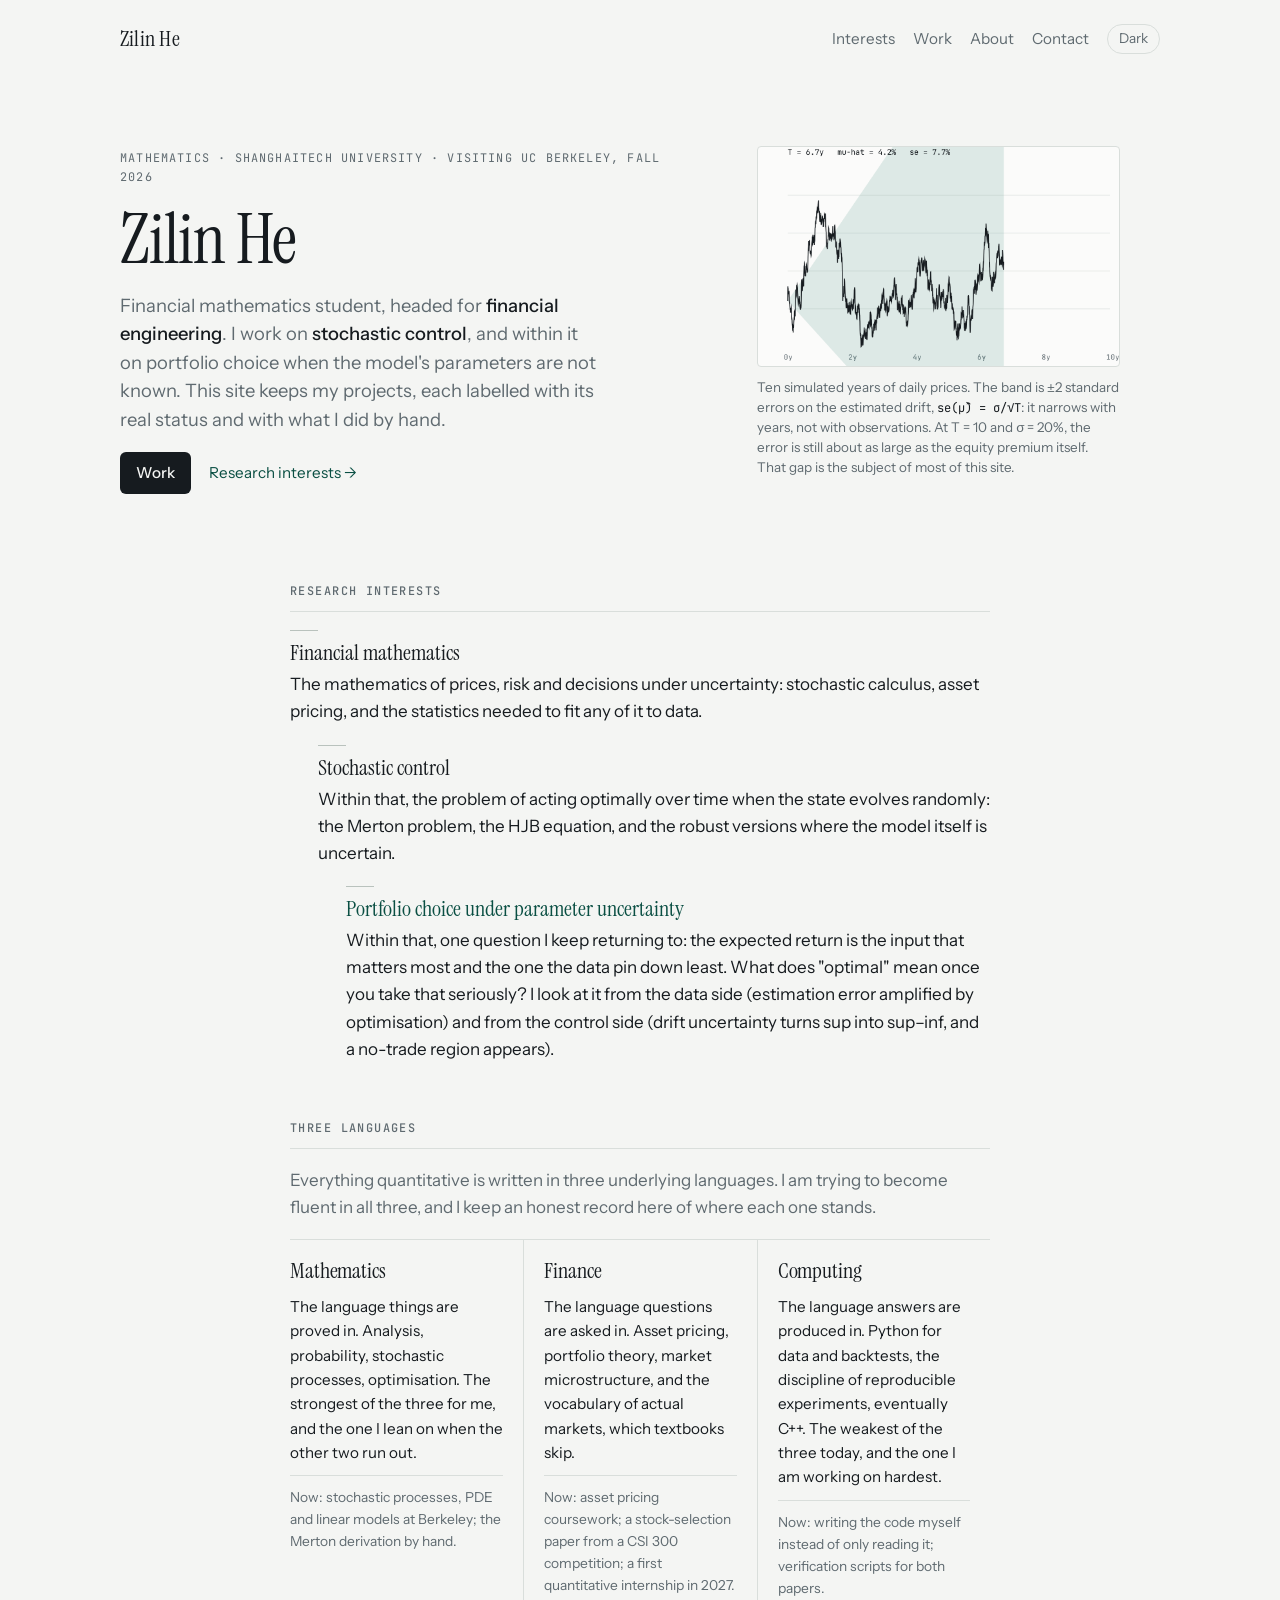
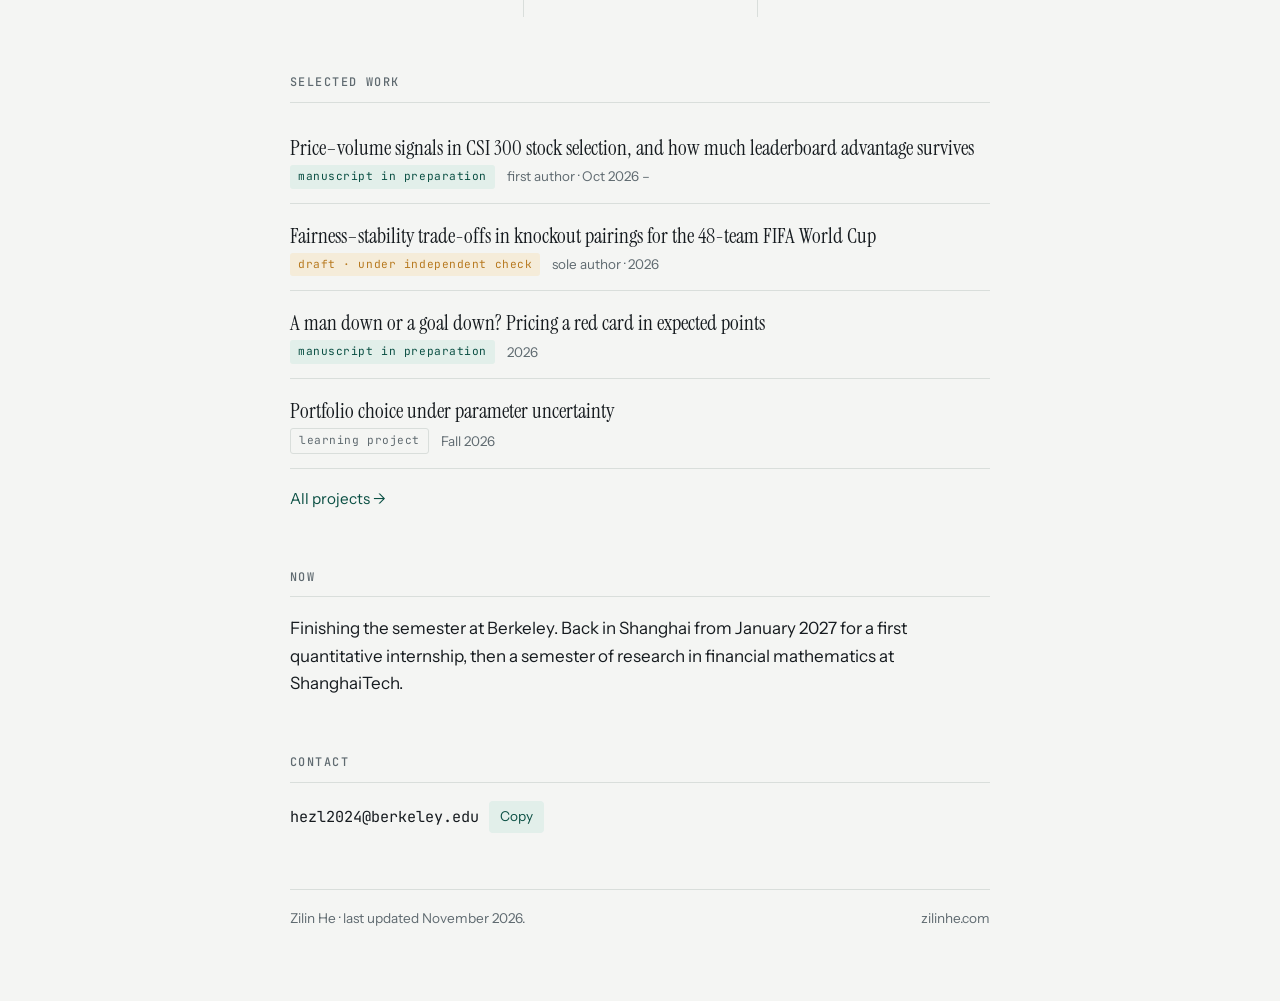
==== commit 9ec0495e: "Add red card research project and update portfolio introduction" ====
--- a/index.html
+++ b/index.html
@@ -19,7 +19,7 @@
 <div class="hero-text">
 <div class="eyebrow">Mathematics · ShanghaiTech University · visiting UC Berkeley, Fall 2026</div>
 <h1>Zilin He</h1>
-<p class="lede">Financial mathematics student. I work on <b>stochastic control</b>, and within it on portfolio choice when the model's parameters are not known. This site keeps my projects, each labelled with its real status and with what I did by hand.</p>
+<p class="lede">Financial mathematics student, headed for <b>financial engineering</b>. I work on <b>stochastic control</b>, and within it on portfolio choice when the model's parameters are not known. This site keeps my projects, each labelled with its real status and with what I did by hand.</p>
 <div class="hero-actions"><a class="btn" href="projects/index.html">Work</a><a href="#interests">Research interests</a></div>
 </div>
 <figure class="sketch"><canvas id="sk" width="560" height="340" aria-label="A simulated ten-year price path with the shrinking confidence band for its estimated drift"></canvas>
@@ -42,7 +42,7 @@
 </div></section>
 
 <section id="work"><h2>Selected work</h2>
-<ul class="worklist"><li><a href="projects/csi300.html">Price–volume signals in CSI 300 stock selection, and how much leaderboard advantage survives</a><span class="meta"><span class="tag prep">manuscript in preparation</span><span>first author · Oct 2026 –</span></span></li><li><a href="projects/worldcup.html">Fairness–stability trade-offs in knockout pairings for the 48-team FIFA World Cup</a><span class="meta"><span class="tag draft">draft · under independent check</span><span>sole author · 2026</span></span></li><li><a href="projects/portfolio-uncertainty.html">Portfolio choice under parameter uncertainty</a><span class="meta"><span class="tag learn">learning project</span><span>Fall 2026</span></span></li></ul>
+<ul class="worklist"><li><a href="projects/csi300.html">Price–volume signals in CSI 300 stock selection, and how much leaderboard advantage survives</a><span class="meta"><span class="tag prep">manuscript in preparation</span><span>first author · Oct 2026 –</span></span></li><li><a href="projects/worldcup.html">Fairness–stability trade-offs in knockout pairings for the 48-team FIFA World Cup</a><span class="meta"><span class="tag draft">draft · under independent check</span><span>sole author · 2026</span></span></li><li><a href="projects/redcard.html">A man down or a goal down? Pricing a red card in expected points</a><span class="meta"><span class="tag prep">manuscript in preparation</span><span>2026</span></span></li><li><a href="projects/portfolio-uncertainty.html">Portfolio choice under parameter uncertainty</a><span class="meta"><span class="tag learn">learning project</span><span>Fall 2026</span></span></li></ul>
 <a class="more" href="projects/index.html">All projects</a></section>
 
 <section id="now"><h2>Now</h2><p>Finishing the semester at Berkeley. Back in Shanghai from January 2027 for a first quantitative internship, then a semester of research in financial mathematics at ShanghaiTech.</p></section>
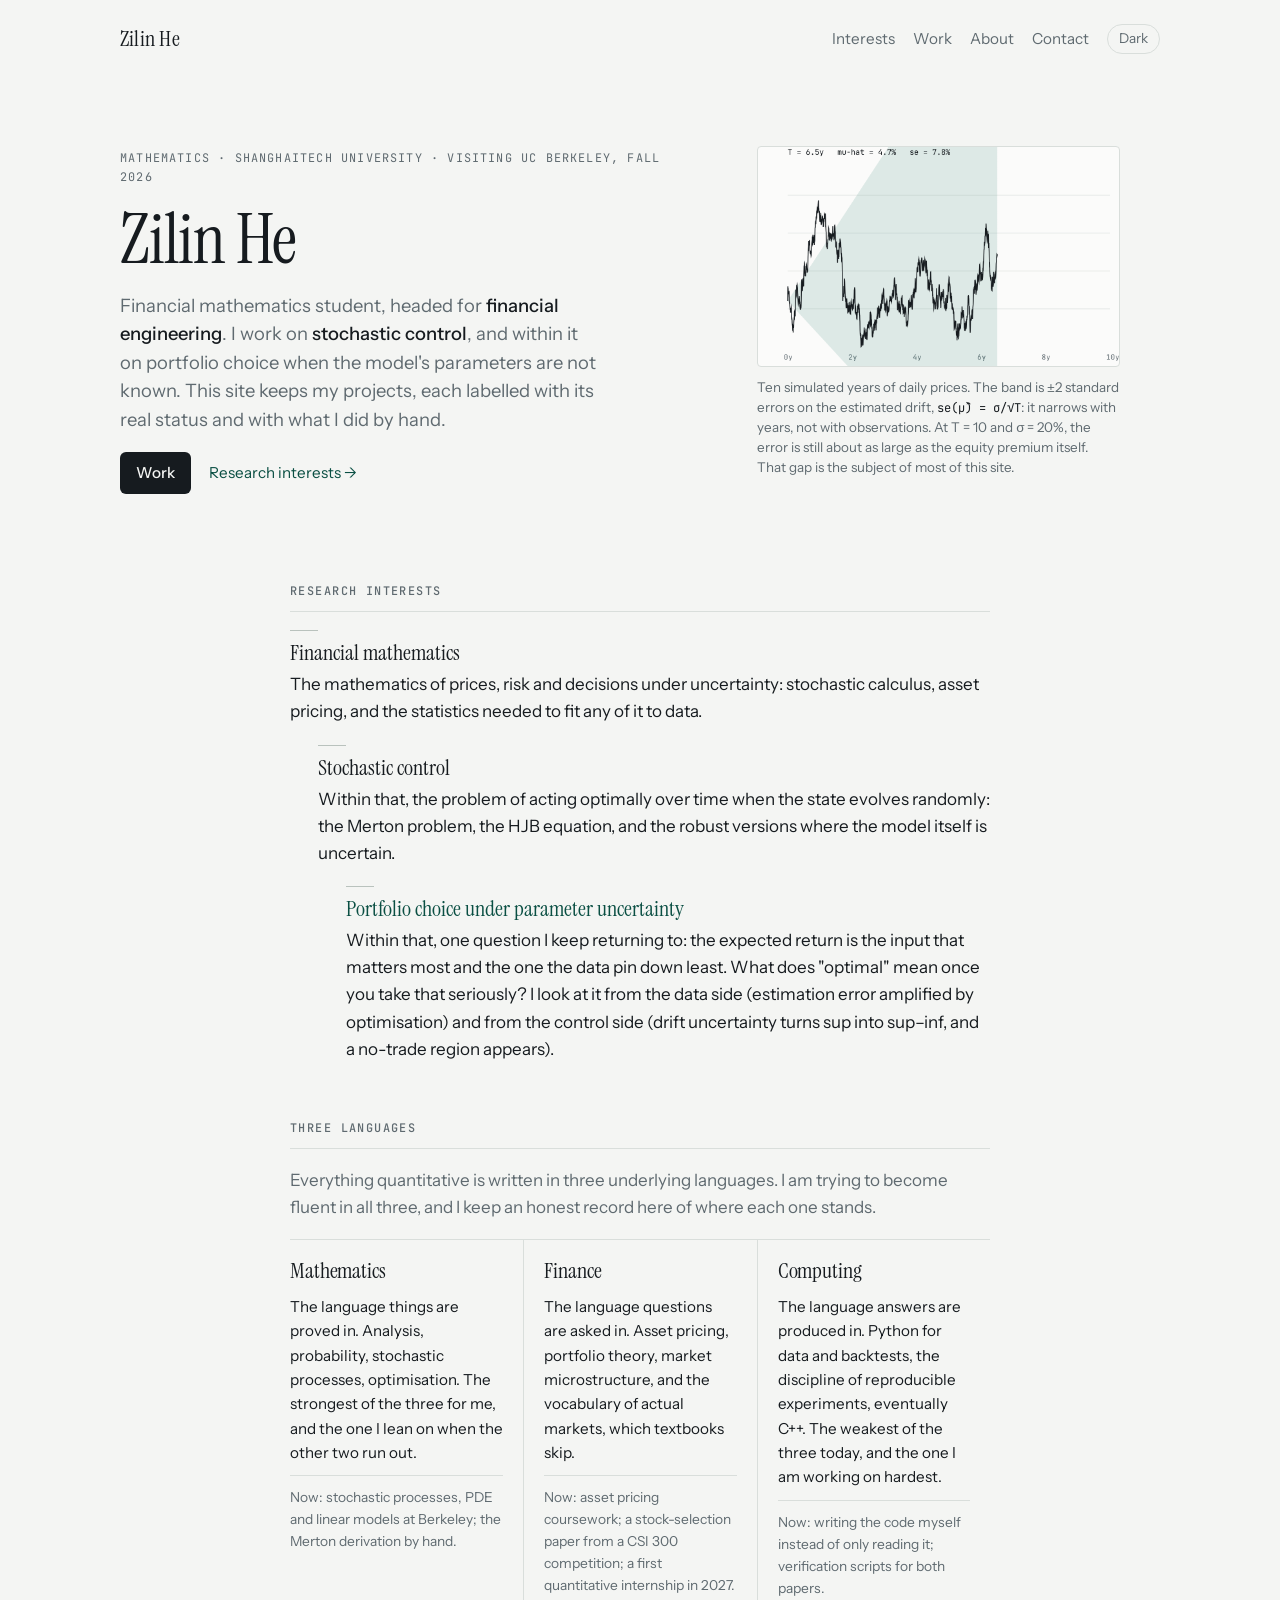
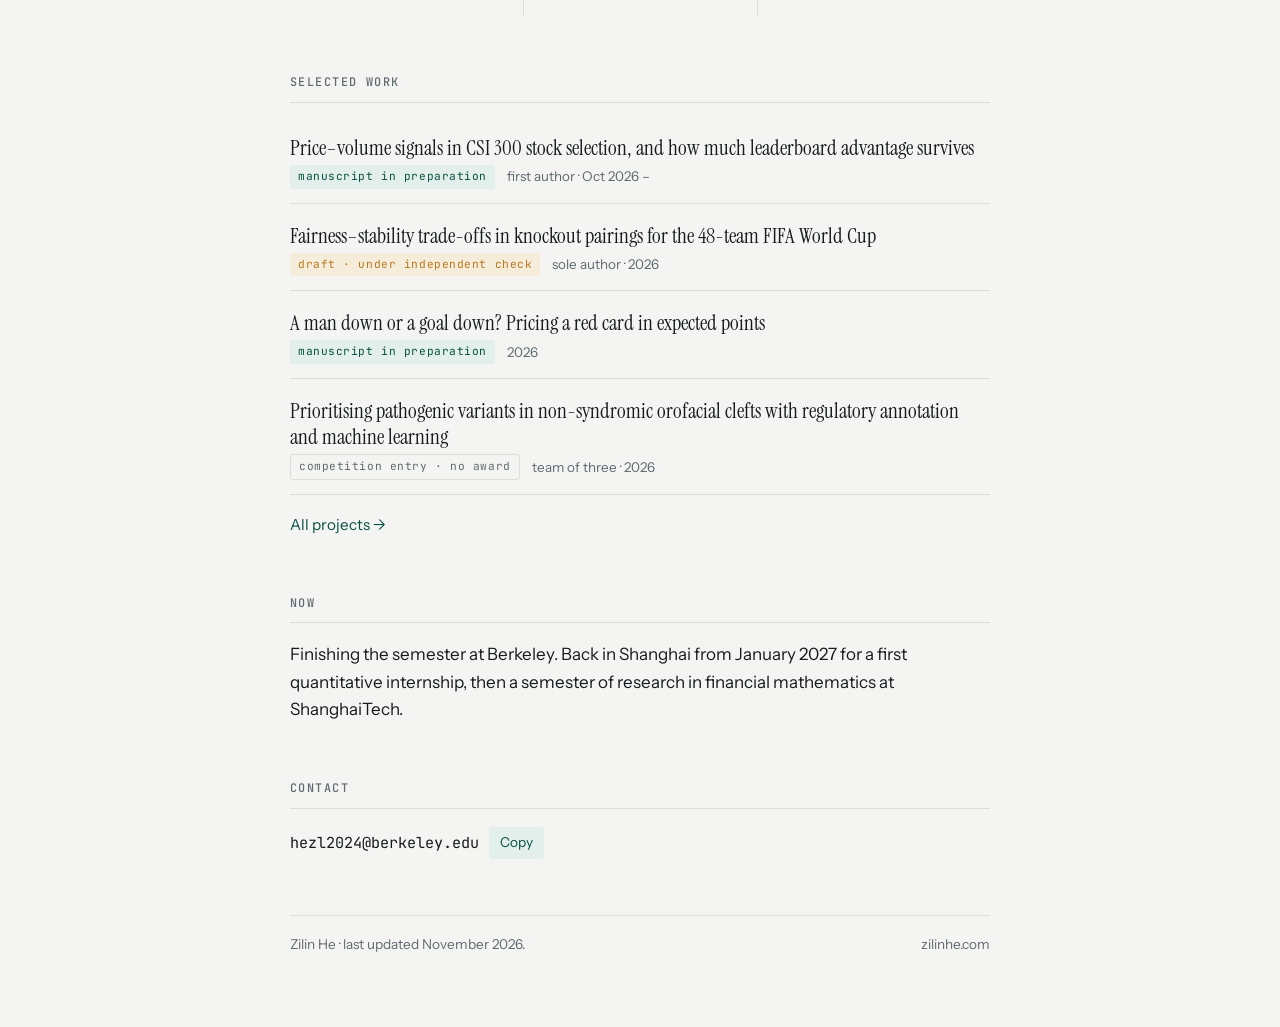
==== commit 69b7440e: "Replace portfolio learning project with orofacial cleft GWAS study" ====
--- a/index.html
+++ b/index.html
@@ -42,7 +42,7 @@
 </div></section>
 
 <section id="work"><h2>Selected work</h2>
-<ul class="worklist"><li><a href="projects/csi300.html">Price–volume signals in CSI 300 stock selection, and how much leaderboard advantage survives</a><span class="meta"><span class="tag prep">manuscript in preparation</span><span>first author · Oct 2026 –</span></span></li><li><a href="projects/worldcup.html">Fairness–stability trade-offs in knockout pairings for the 48-team FIFA World Cup</a><span class="meta"><span class="tag draft">draft · under independent check</span><span>sole author · 2026</span></span></li><li><a href="projects/redcard.html">A man down or a goal down? Pricing a red card in expected points</a><span class="meta"><span class="tag prep">manuscript in preparation</span><span>2026</span></span></li><li><a href="projects/portfolio-uncertainty.html">Portfolio choice under parameter uncertainty</a><span class="meta"><span class="tag learn">learning project</span><span>Fall 2026</span></span></li></ul>
+<ul class="worklist"><li><a href="projects/csi300.html">Price–volume signals in CSI 300 stock selection, and how much leaderboard advantage survives</a><span class="meta"><span class="tag prep">manuscript in preparation</span><span>first author · Oct 2026 –</span></span></li><li><a href="projects/worldcup.html">Fairness–stability trade-offs in knockout pairings for the 48-team FIFA World Cup</a><span class="meta"><span class="tag draft">draft · under independent check</span><span>sole author · 2026</span></span></li><li><a href="projects/redcard.html">A man down or a goal down? Pricing a red card in expected points</a><span class="meta"><span class="tag prep">manuscript in preparation</span><span>2026</span></span></li><li><a href="projects/gwas-clefts.html">Prioritising pathogenic variants in non-syndromic orofacial clefts with regulatory annotation and machine learning</a><span class="meta"><span class="tag learn">competition entry · no award</span><span>team of three · 2026</span></span></li></ul>
 <a class="more" href="projects/index.html">All projects</a></section>
 
 <section id="now"><h2>Now</h2><p>Finishing the semester at Berkeley. Back in Shanghai from January 2027 for a first quantitative internship, then a semester of research in financial mathematics at ShanghaiTech.</p></section>
